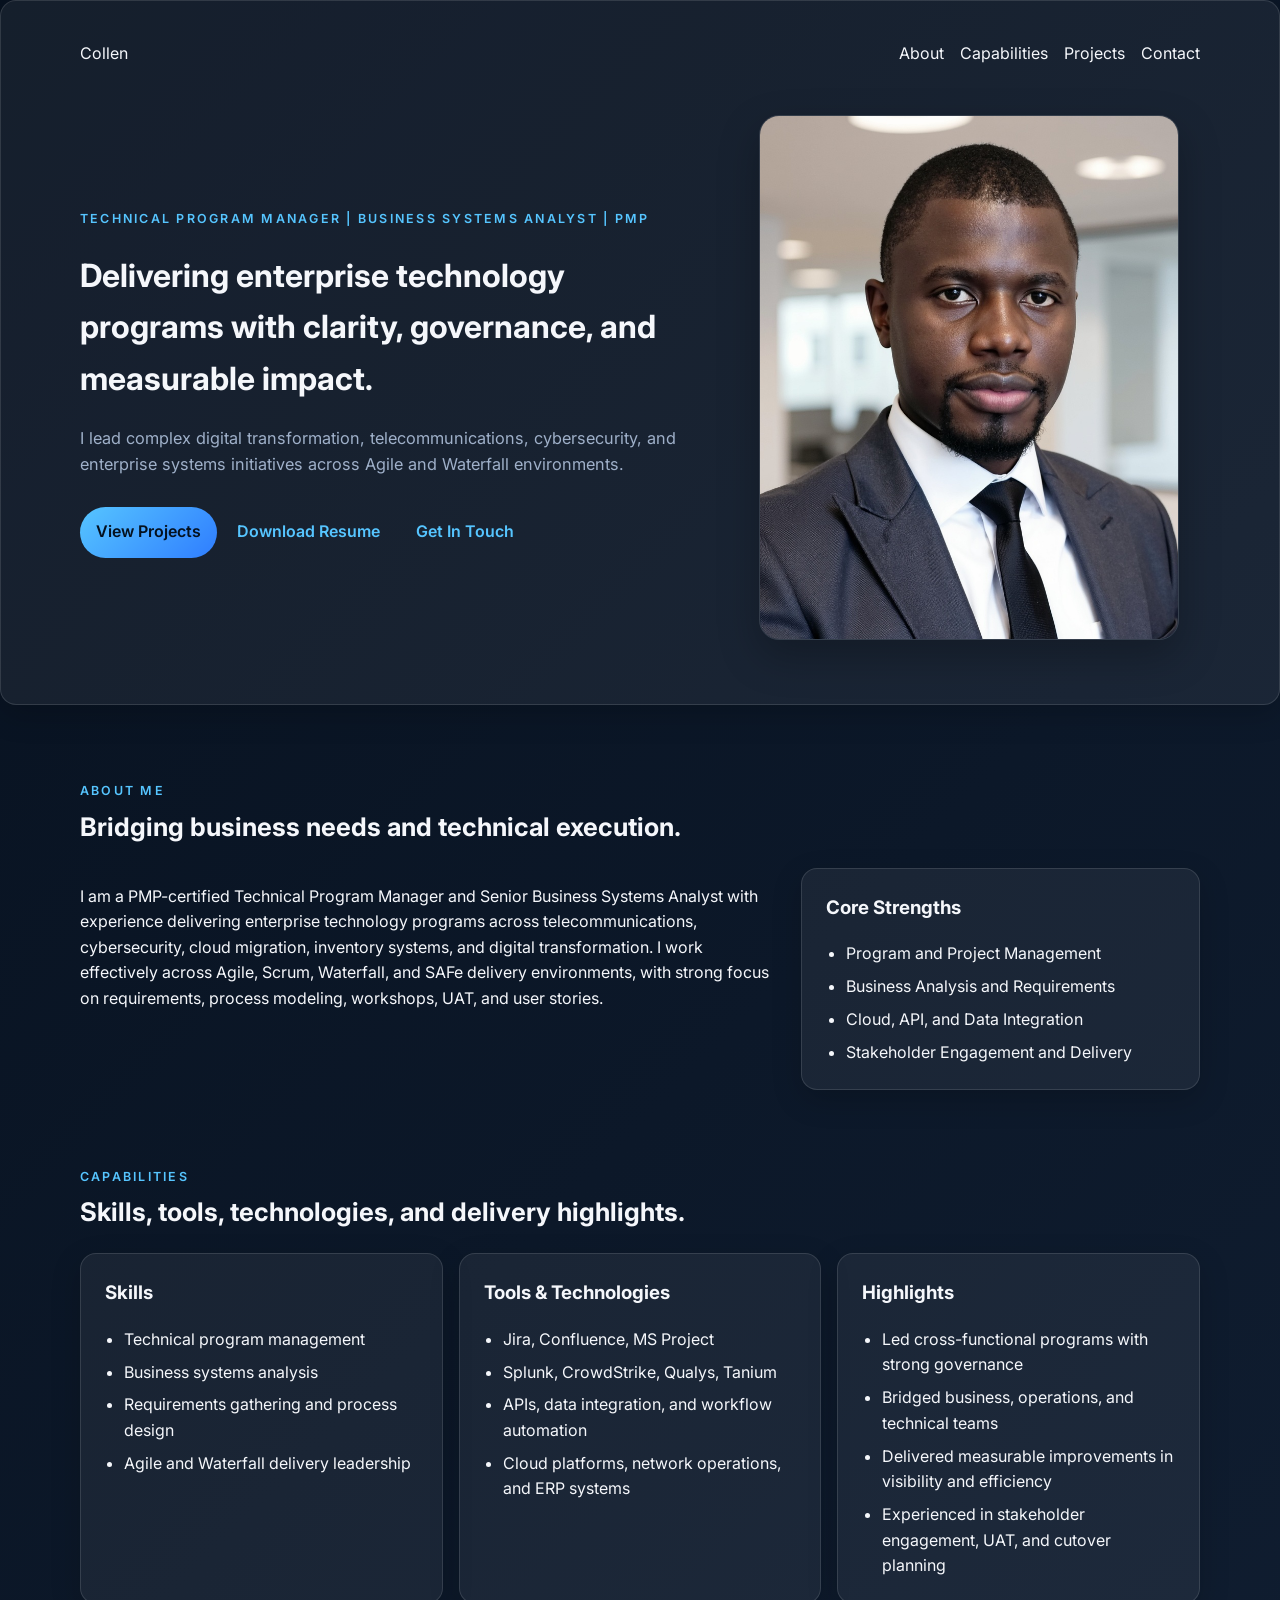
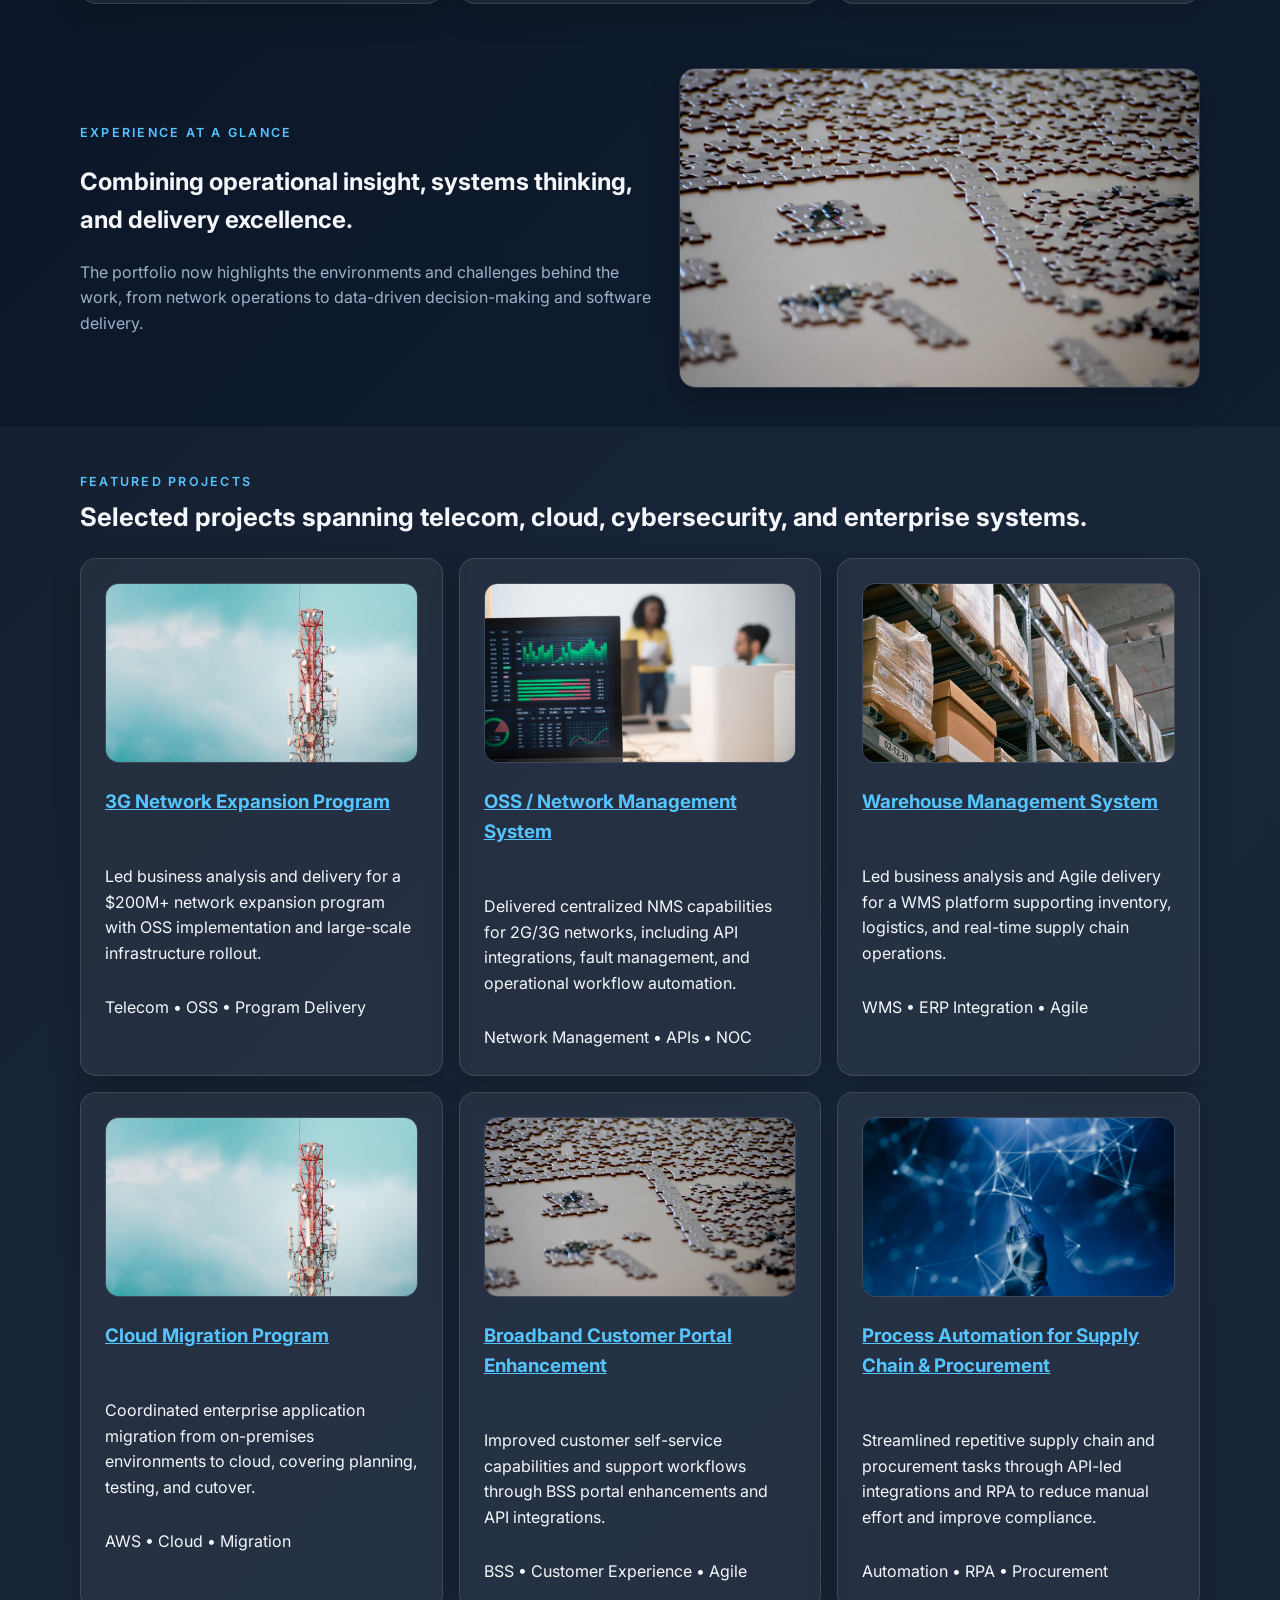
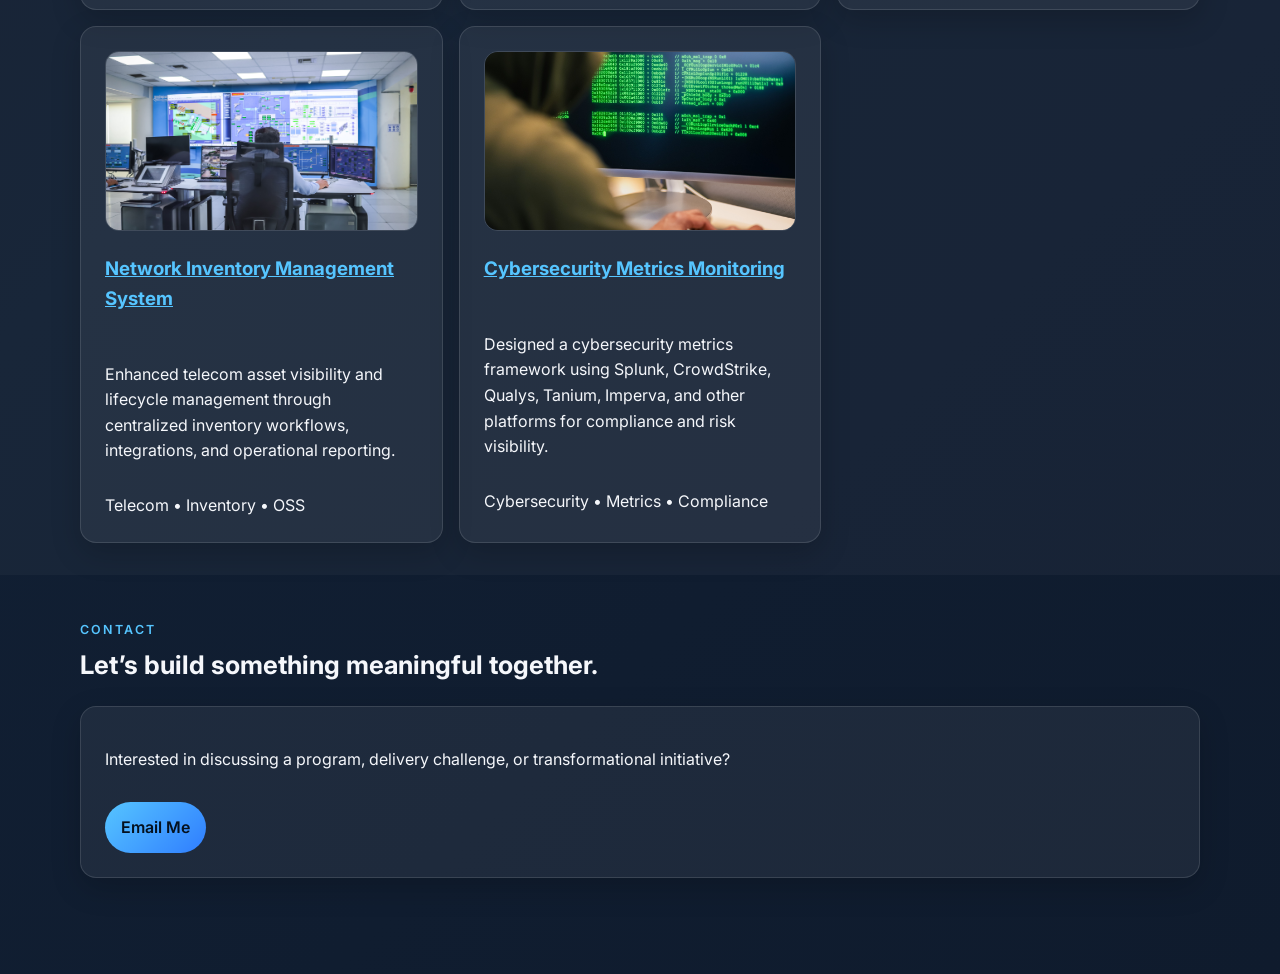
==== index.html @ 84b94e81 "commit" ====
<!DOCTYPE html>
<html lang="en">
  <head>
    <meta charset="UTF-8" />
    <meta name="viewport" content="width=device-width, initial-scale=1.0" />
    <meta name="description" content="Collen's personal portfolio showcasing projects and skills." />
    <title>Collen | Portfolio</title>
    <link rel="preconnect" href="https://fonts.googleapis.com" />
    <link rel="preconnect" href="https://fonts.gstatic.com" crossorigin />
    <link
      href="https://fonts.googleapis.com/css2?family=Inter:wght@400;500;600;700&display=swap"
      rel="stylesheet"
    />
    <link rel="stylesheet" href="assets/css/style.css" />
  </head>
  <body>
    <header class="hero">
      <nav class="nav container">
        <a class="brand" href="#home">Collen</a>
        <div class="nav-links">
          <a href="#about">About</a>
          <a href="#capabilities">Capabilities</a>
          <a href="#projects">Projects</a>
          <a href="#contact">Contact</a>
        </div>
      </nav>

      <div class="container hero-content" id="home">
        <div>
          <p class="eyebrow">Technical Program Manager | Business Systems Analyst | PMP</p>
          <h1>Delivering enterprise technology programs with clarity, governance, and measurable impact.</h1>
          <p class="hero-text">
            I lead complex digital transformation, telecommunications, cybersecurity, and enterprise systems initiatives across Agile and Waterfall environments.
          </p>
          <div class="hero-actions">
            <a class="btn btn-primary" href="#projects">View Projects</a>
            <a class="btn btn-secondary" href="assets/documents/Collen-R-Demo-Consultant-BA-PM-Resume.pdf" download>Download Resume</a>
            <a class="btn btn-secondary" href="#contact">Get In Touch</a>
          </div>
        </div>
        <div class="hero-image-wrap">
          <img src="images/profile-pic2.jpeg" alt="Collen profile" class="hero-image" />
        </div>
      </div>
    </header>

    <main>
      <section id="about" class="section container">
        <div class="section-heading">
          <p class="eyebrow">About Me</p>
          <h2>Bridging business needs and technical execution.</h2>
        </div>
        <div class="about-grid">
          <p>
            I am a PMP-certified Technical Program Manager and Senior Business Systems Analyst with experience delivering enterprise technology programs across telecommunications, cybersecurity, cloud migration, inventory systems, and digital transformation. I work effectively across Agile, Scrum, Waterfall, and SAFe delivery environments, with strong focus on requirements, process modeling, workshops, UAT, and user stories.
          </p>
          <div class="skills-card">
            <h3>Core Strengths</h3>
            <ul>
              <li>Program and Project Management</li>
              <li>Business Analysis and Requirements</li>
              <li>Cloud, API, and Data Integration</li>
              <li>Stakeholder Engagement and Delivery</li>
            </ul>
          </div>
        </div>
      </section>

      <section id="capabilities" class="section container">
        <div class="section-heading">
          <p class="eyebrow">Capabilities</p>
          <h2>Skills, tools, technologies, and delivery highlights.</h2>
        </div>
        <div class="expertise-grid">
          <article class="panel">
            <h3>Skills</h3>
            <ul>
              <li>Technical program management</li>
              <li>Business systems analysis</li>
              <li>Requirements gathering and process design</li>
              <li>Agile and Waterfall delivery leadership</li>
            </ul>
          </article>
          <article class="panel">
            <h3>Tools & Technologies</h3>
            <ul>
              <li>Jira, Confluence, MS Project</li>
              <li>Splunk, CrowdStrike, Qualys, Tanium</li>
              <li>APIs, data integration, and workflow automation</li>
              <li>Cloud platforms, network operations, and ERP systems</li>
            </ul>
          </article>
          <article class="panel">
            <h3>Highlights</h3>
            <ul>
              <li>Led cross-functional programs with strong governance</li>
              <li>Bridged business, operations, and technical teams</li>
              <li>Delivered measurable improvements in visibility and efficiency</li>
              <li>Experienced in stakeholder engagement, UAT, and cutover planning</li>
            </ul>
          </article>
        </div>
      </section>

      <section class="section container">
        <div class="showcase">
          <div>
            <p class="eyebrow">Experience at a Glance</p>
            <h2>Combining operational insight, systems thinking, and delivery excellence.</h2>
            <p class="muted">The portfolio now highlights the environments and challenges behind the work, from network operations to data-driven decision-making and software delivery.</p>
          </div>
          <div class="showcase-media">
            <img src="images/portfolio-problem-solving.jpg" alt="Problem solving and systems work" />
          </div>
        </div>
      </section>

      <section id="projects" class="section section-alt">
        <div class="container">
          <div class="section-heading">
            <p class="eyebrow">Featured Projects</p>
            <h2>Selected projects spanning telecom, cloud, cybersecurity, and enterprise systems.</h2>
          </div>
          <div class="card-grid">
            <article class="card">
              <div class="project-media">
                <img src="images/portfolio-network-infrastructure.jpg" alt="Telecom network infrastructure" />
              </div>
              <h3><a href="projects/telecom-modernization.html">3G Network Expansion Program</a></h3>
              <p>Led business analysis and delivery for a $200M+ network expansion program with OSS implementation and large-scale infrastructure rollout.</p>
              <span>Telecom • OSS • Program Delivery</span>
            </article>
            <article class="card">
              <div class="project-media">
                <img src="images/portfolio-data-analytics.jpg" alt="Business systems and analytics" />
              </div>
              <h3><a href="projects/data-federation.html">OSS / Network Management System</a></h3>
              <p>Delivered centralized NMS capabilities for 2G/3G networks, including API integrations, fault management, and operational workflow automation.</p>
              <span>Network Management • APIs • NOC</span>
            </article>
            <article class="card">
              <div class="project-media">
                <img src="images/portfolio-warehouse-management.jpg" alt="Software delivery and systems design" />
              </div>
              <h3><a href="projects/inventory-management.html">Warehouse Management System</a></h3>
              <p>Led business analysis and Agile delivery for a WMS platform supporting inventory, logistics, and real-time supply chain operations.</p>
              <span>WMS • ERP Integration • Agile</span>
            </article>
            <article class="card">
              <div class="project-media">
                <img src="images/portfolio-network-infrastructure.jpg" alt="Cloud migration and infrastructure" />
              </div>
              <h3><a href="projects/security-lab.html">Cloud Migration Program</a></h3>
              <p>Coordinated enterprise application migration from on-premises environments to cloud, covering planning, testing, and cutover.</p>
              <span>AWS • Cloud • Migration</span>
            </article>
            <article class="card">
              <div class="project-media">
                <img src="images/portfolio-problem-solving.jpg" alt="Customer experience and digital services" />
              </div>
              <h3><a href="projects/ai-digital-transformation.html">Broadband Customer Portal Enhancement</a></h3>
              <p>Improved customer self-service capabilities and support workflows through BSS portal enhancements and API integrations.</p>
              <span>BSS • Customer Experience • Agile</span>
            </article>
            <article class="card">
              <div class="project-media">
                <img src="images/portfolio-process-automation.jpg" alt="Process automation and procurement" />
              </div>
              <h3><a href="projects/process-automation.html">Process Automation for Supply Chain &amp; Procurement</a></h3>
              <p>Streamlined repetitive supply chain and procurement tasks through API-led integrations and RPA to reduce manual effort and improve compliance.</p>
              <span>Automation • RPA • Procurement</span>
            </article>
            <article class="card">
              <div class="project-media">
                <img src="images/portfolio-network-management-system.jpg" alt="Network inventory and operations" />
              </div>
              <h3><a href="projects/network-inventory-management.html">Network Inventory Management System</a></h3>
              <p>Enhanced telecom asset visibility and lifecycle management through centralized inventory workflows, integrations, and operational reporting.</p>
              <span>Telecom • Inventory • OSS</span>
            </article>
            <article class="card">
              <div class="project-media">
                <img src="images/portfolio-cybersecurity.jpg" alt="Cybersecurity monitoring and analytics" />
              </div>
              <h3><a href="projects/cybersecurity-monitoring.html">Cybersecurity Metrics Monitoring</a></h3>
              <p>Designed a cybersecurity metrics framework using Splunk, CrowdStrike, Qualys, Tanium, Imperva, and other platforms for compliance and risk visibility.</p>
              <span>Cybersecurity • Metrics • Compliance</span>
            </article>
          </div>
        </div>
      </section>

      <section id="contact" class="section container">
        <div class="section-heading">
          <p class="eyebrow">Contact</p>
          <h2>Let’s build something meaningful together.</h2>
        </div>
        <div class="contact-box">
          <p>Interested in discussing a program, delivery challenge, or transformational initiative?</p>
          <a class="btn btn-primary" href="mailto:rcollen789@gmail.com">Email Me</a>
        </div>
      </section>
    </main>
  </body>
</html>
---- assets/css/style.css ----
:root {
  color-scheme: dark;
  --bg: #07111f;
  --bg-alt: #0f1b2d;
  --text: #f5f7fb;
  --muted: #9fb0c9;
  --accent: #56c5ff;
  --accent-strong: #2f7dff;
  --border: rgba(255, 255, 255, 0.12);
}

* { box-sizing: border-box; }
body {
  margin: 0;
  font-family: 'Inter', sans-serif;
  background: linear-gradient(135deg, var(--bg), #111f33 65%, var(--bg-alt));
  color: var(--text);
  line-height: 1.6;
}
a { color: var(--accent); }
.container { width: min(1120px, calc(100% - 2rem)); margin: 0 auto; }
header { border-bottom: 1px solid var(--border); background: rgba(0,0,0,.2); }
nav { display: flex; justify-content: space-between; align-items: center; padding: 1rem 0; }
.nav-links { display: flex; gap: 1rem; flex-wrap: wrap; }
nav a { text-decoration: none; color: var(--text); }
main { padding: 2rem 0 4rem; }
.hero, .card, .panel, .skills-card, .contact-box { background: rgba(255,255,255,.06); border: 1px solid var(--border); border-radius: 1rem; padding: 1.5rem; box-shadow: 0 10px 30px rgba(0,0,0,.18); }
.hero-content { display: grid; grid-template-columns: 1.15fr .85fr; gap: 2rem; align-items: center; padding: 2rem 0 2.5rem; }
.hero-text { font-size: 1.02rem; color: var(--muted); max-width: 680px; }
.hero-image-wrap { display: flex; justify-content: center; }
.hero-image { width: min(100%, 420px); aspect-ratio: 4 / 5; object-fit: cover; border-radius: 1.25rem; border: 1px solid var(--border); box-shadow: 0 16px 40px rgba(0,0,0,.25); }
.section { padding: 2rem 0; }
.section-alt { background: rgba(255,255,255,.03); }
.section-heading { margin-bottom: 1.25rem; }
.section-heading h2 { font-size: clamp(1.4rem, 2vw, 2rem); margin: .3rem 0 0; }
.eyebrow { text-transform: uppercase; letter-spacing: .18em; color: var(--accent); font-weight: 600; font-size: .78rem; margin-bottom: .35rem; }
.about-grid { display: grid; grid-template-columns: 1.4fr .8fr; gap: 1.5rem; align-items: start; }
.expertise-grid { display: grid; grid-template-columns: repeat(3, minmax(0, 1fr)); gap: 1rem; }
.card-grid { display: grid; grid-template-columns: repeat(3, minmax(0, 1fr)); gap: 1rem; }
.card-list { display: grid; gap: 1rem; }
.card { display: flex; flex-direction: column; gap: .8rem; }
.project-media { margin-bottom: .2rem; }
.project-media img { width: 100%; height: 180px; object-fit: cover; border-radius: .85rem; border: 1px solid var(--border); }
.showcase { display: grid; grid-template-columns: 1.05fr .95fr; gap: 1.5rem; align-items: center; }
.showcase-media img { width: 100%; height: 320px; object-fit: cover; border-radius: 1rem; border: 1px solid var(--border); box-shadow: 0 14px 32px rgba(0,0,0,.22); }
.card h3, .panel h3, .skills-card h3 { margin-top: 0; }
.panel ul, .skills-card ul { padding-left: 1.2rem; margin: 0; display: grid; gap: .45rem; }
.btn { display: inline-block; padding: 0.8rem 1rem; border-radius: 999px; text-decoration: none; font-weight: 600; margin-top: 0.8rem; }
.btn-primary { background: linear-gradient(135deg, var(--accent), var(--accent-strong)); color: #04111f; }
.muted { color: var(--muted); }
footer { padding: 2rem 0 3rem; color: var(--muted); text-align: center; }
@media (max-width: 860px) {
  .about-grid, .expertise-grid, .card-grid, .showcase, .hero-content { grid-template-columns: 1fr; }
  .hero-content { padding-top: 1rem; }
  .showcase-media img { height: 240px; }
}
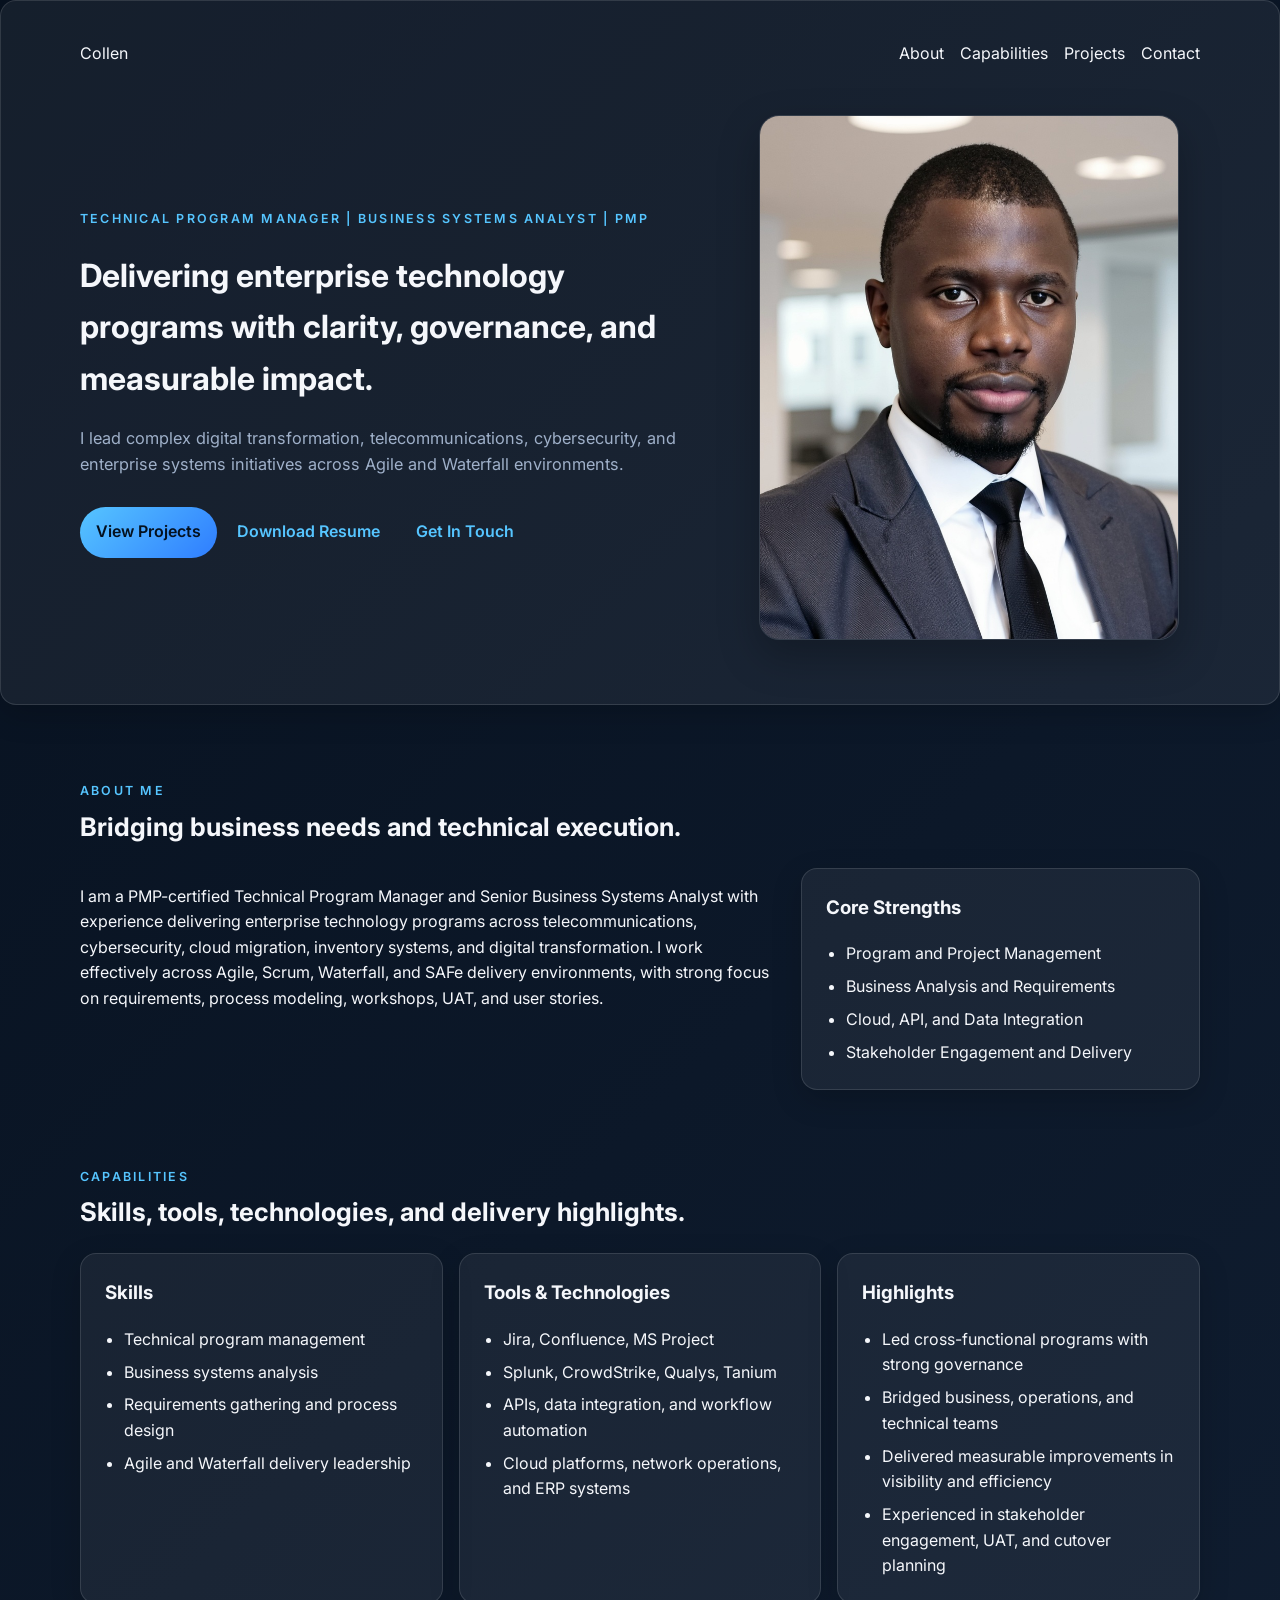
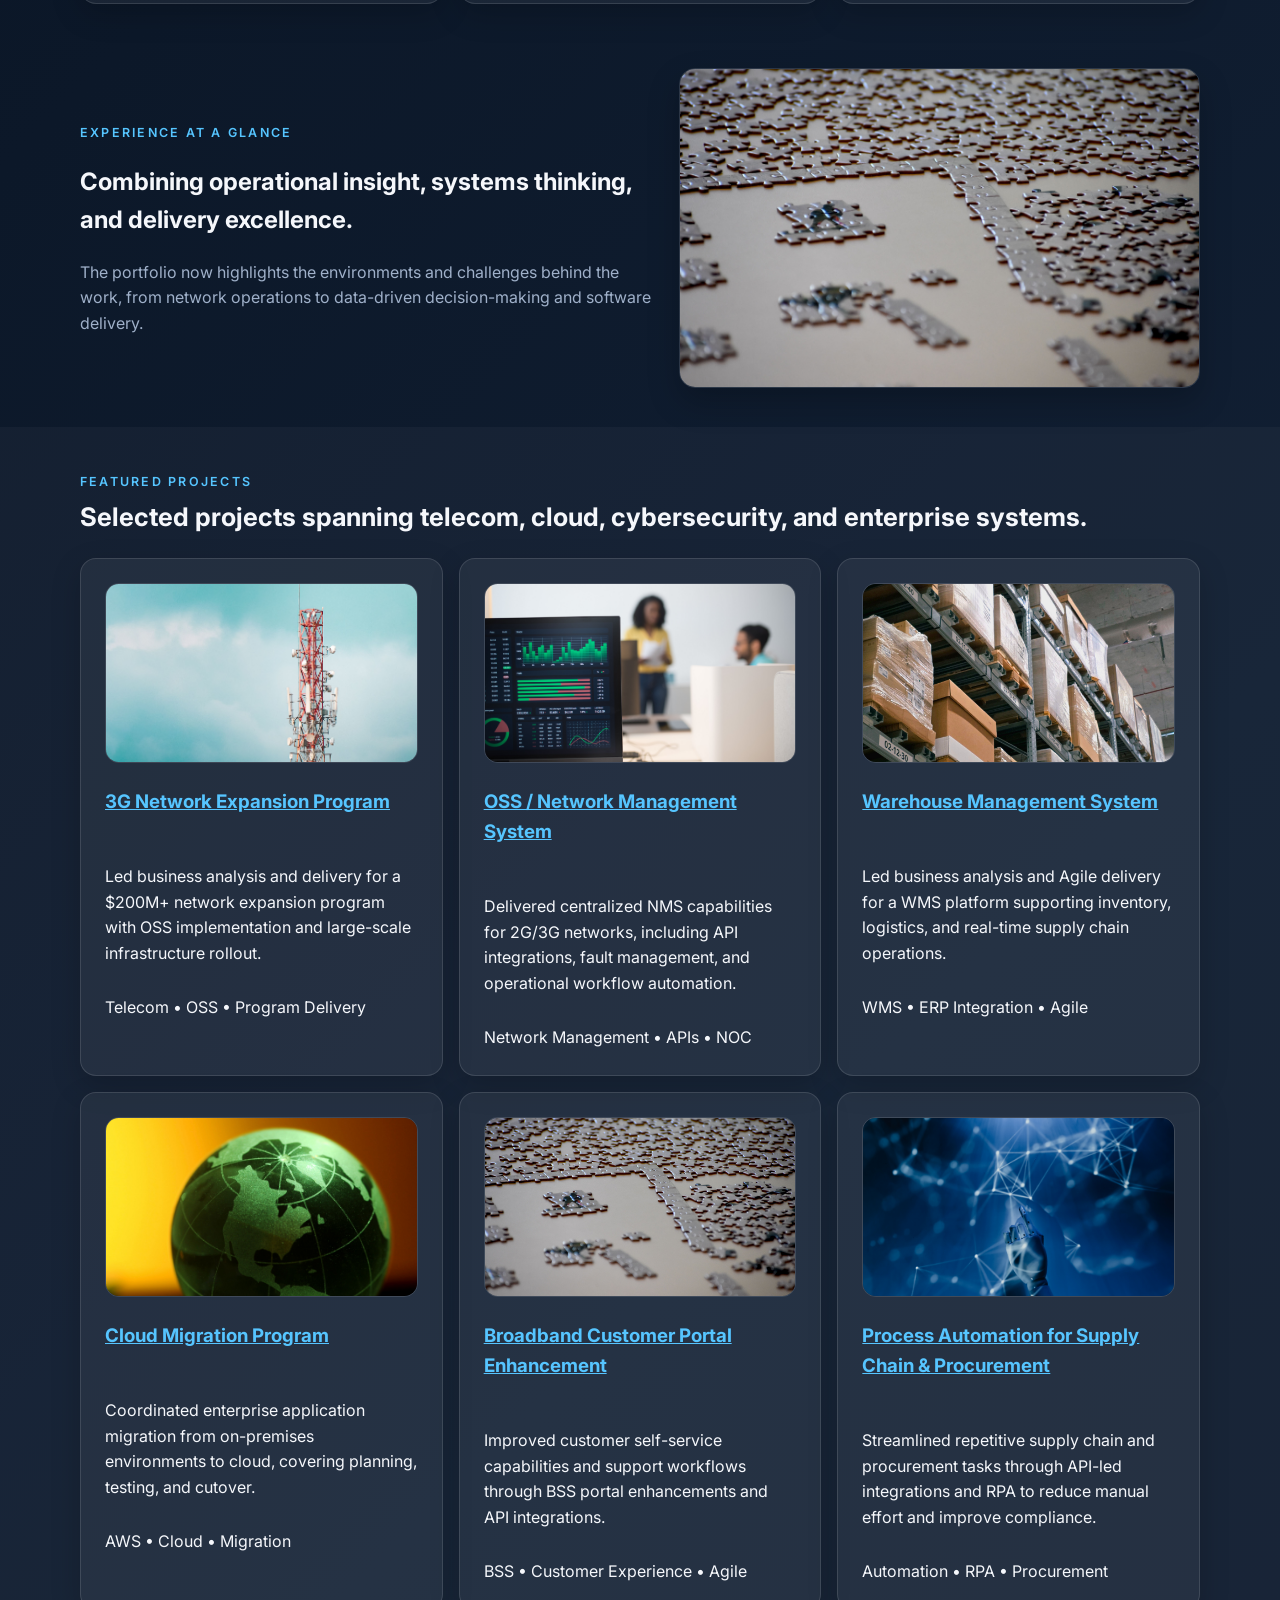
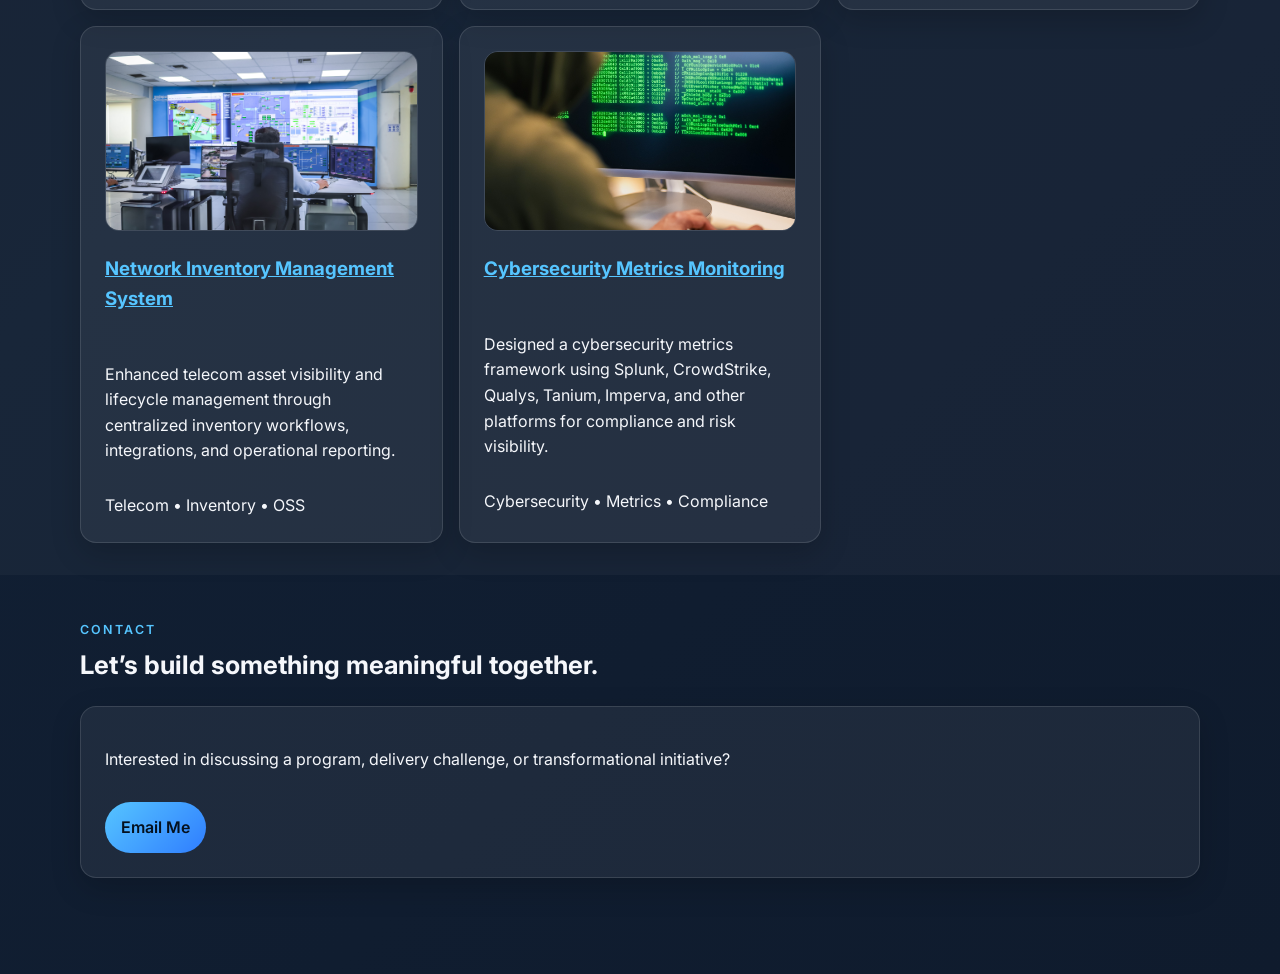
==== commit fef57b3a: "commit" ====
--- a/index.html
+++ b/index.html
@@ -148,7 +148,7 @@
             </article>
             <article class="card">
               <div class="project-media">
-                <img src="images/portfolio-network-infrastructure.jpg" alt="Cloud migration and infrastructure" />
+                <img src="images/portfolio-cloud-computing.jpg" alt="Cloud migration and infrastructure" />
               </div>
               <h3><a href="projects/security-lab.html">Cloud Migration Program</a></h3>
               <p>Coordinated enterprise application migration from on-premises environments to cloud, covering planning, testing, and cutover.</p>
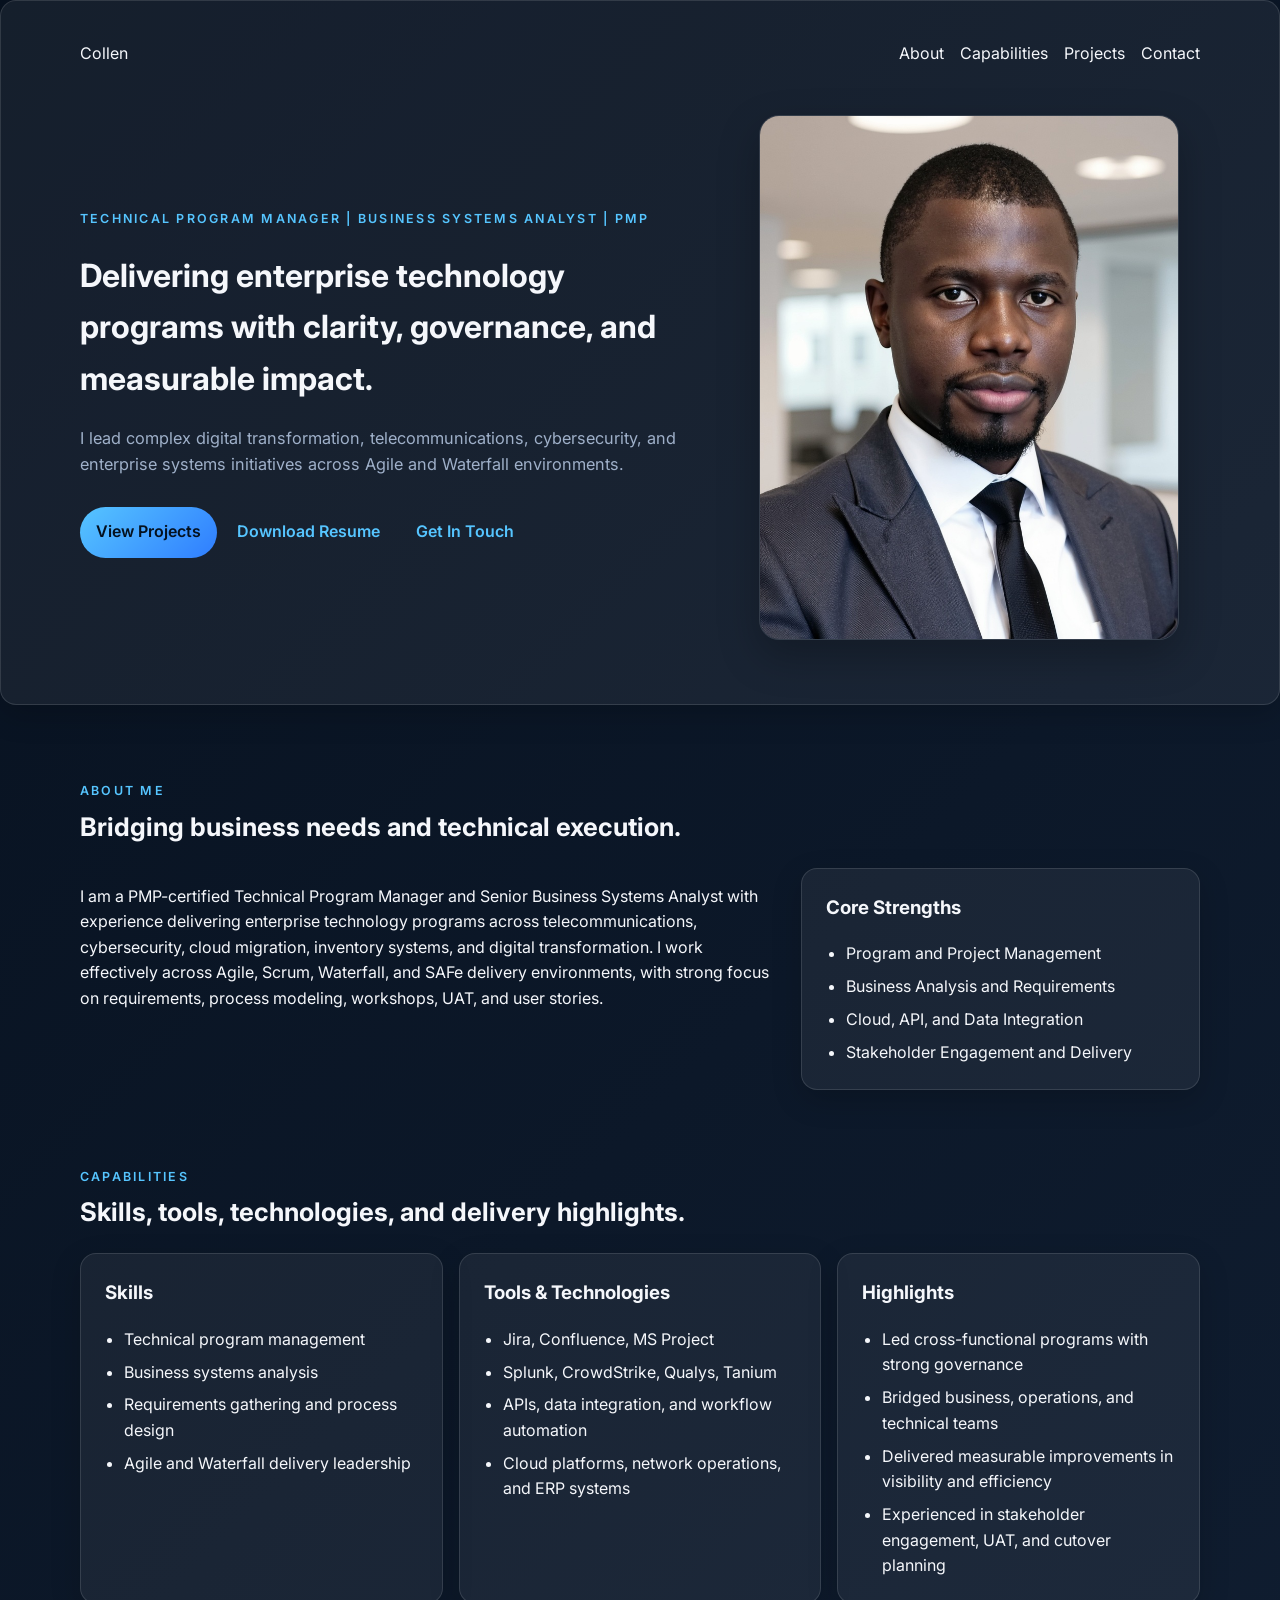
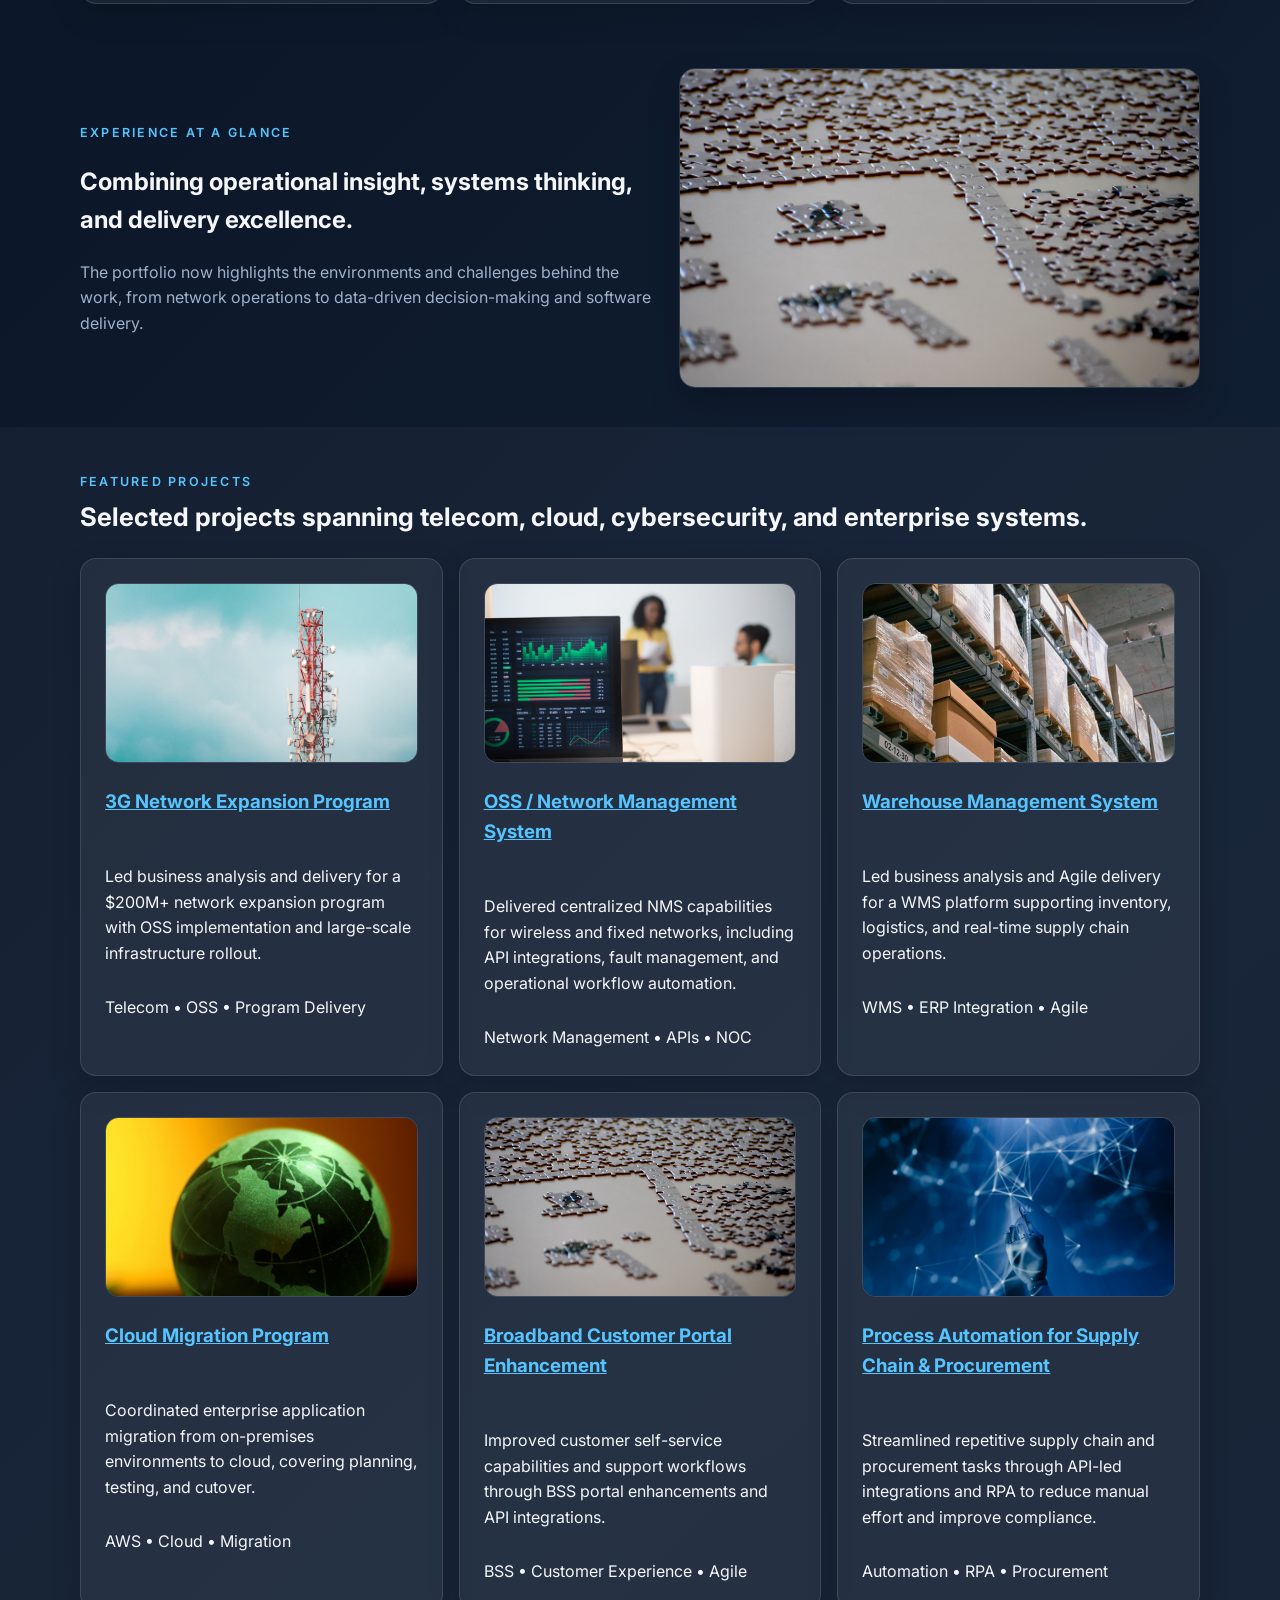
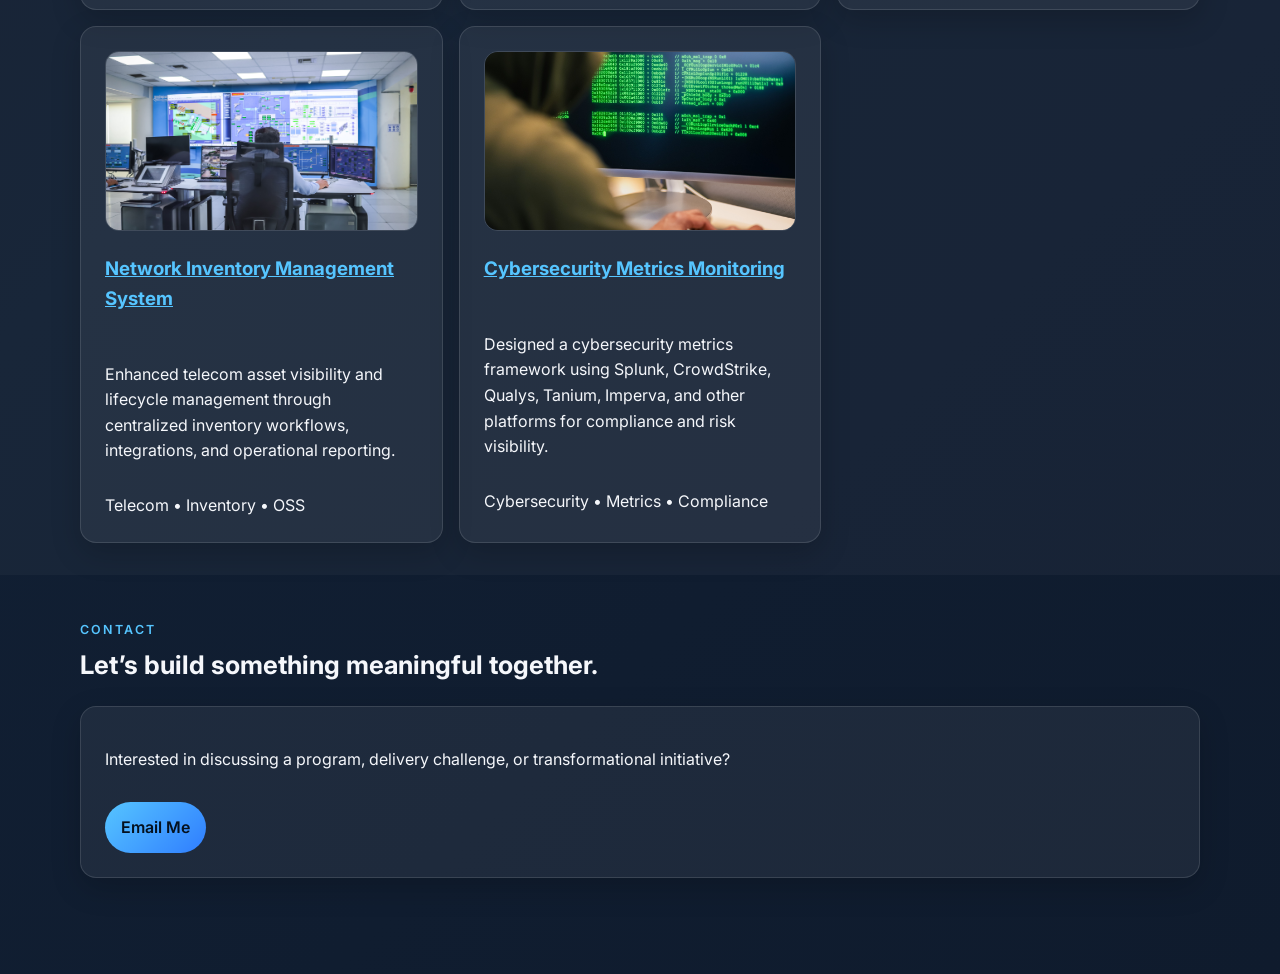
==== commit 1a2c3b30: "commit" ====
--- a/index.html
+++ b/index.html
@@ -135,7 +135,7 @@
                 <img src="images/portfolio-data-analytics.jpg" alt="Business systems and analytics" />
               </div>
               <h3><a href="projects/data-federation.html">OSS / Network Management System</a></h3>
-              <p>Delivered centralized NMS capabilities for 2G/3G networks, including API integrations, fault management, and operational workflow automation.</p>
+              <p>Delivered centralized NMS capabilities for wireless and fixed networks, including API integrations, fault management, and operational workflow automation.</p>
               <span>Network Management • APIs • NOC</span>
             </article>
             <article class="card">
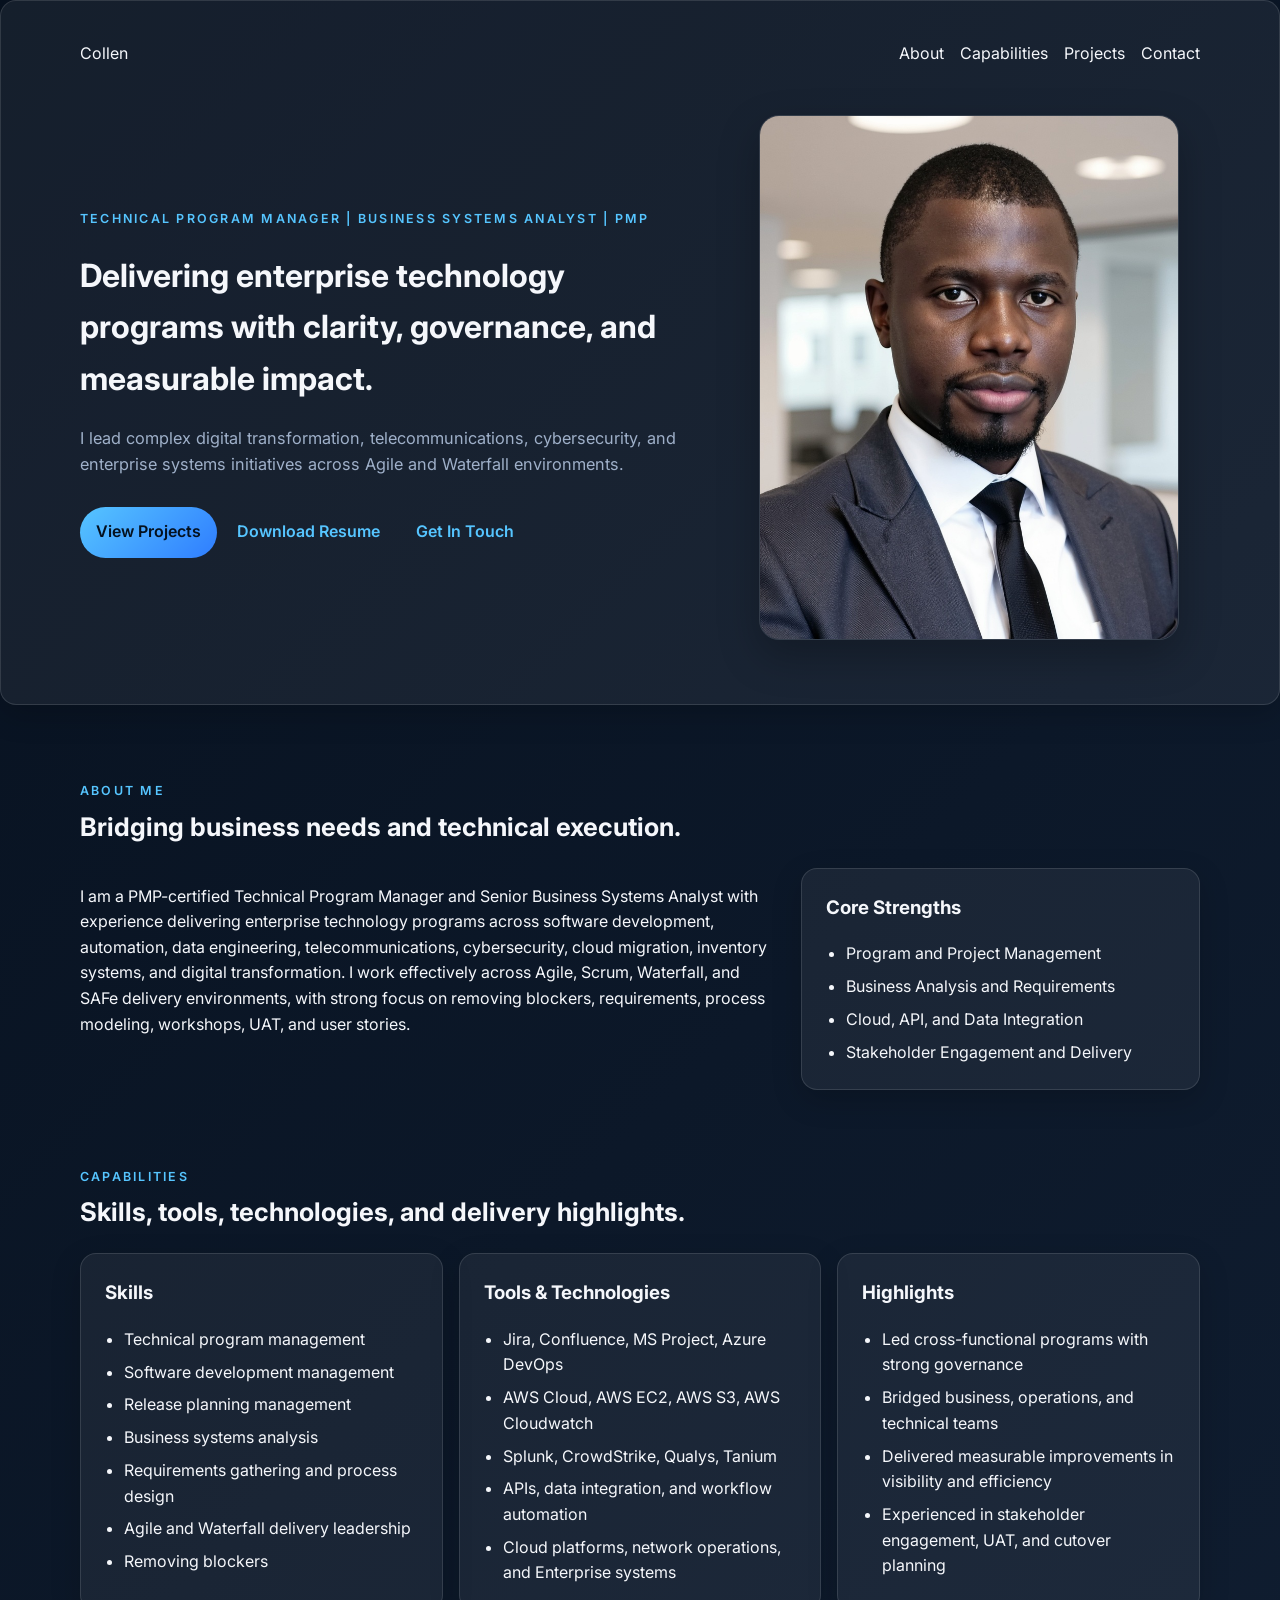
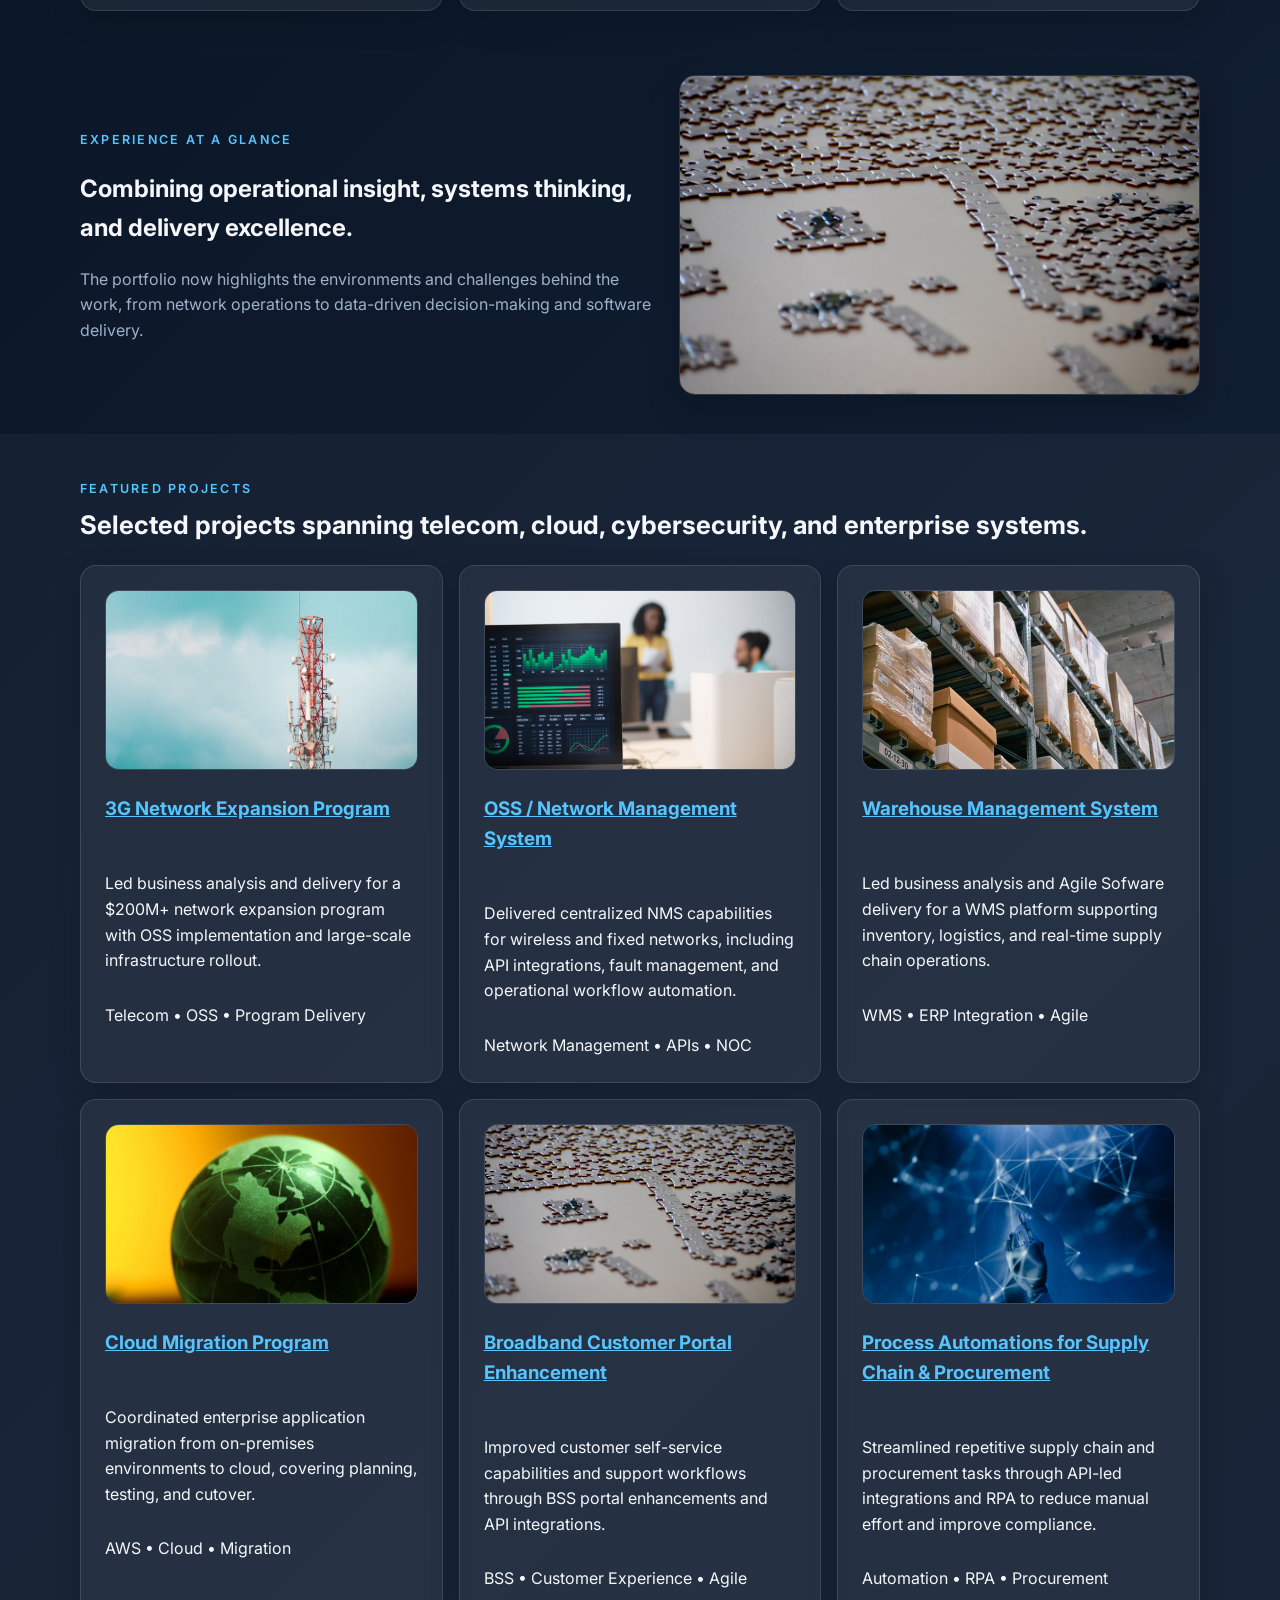
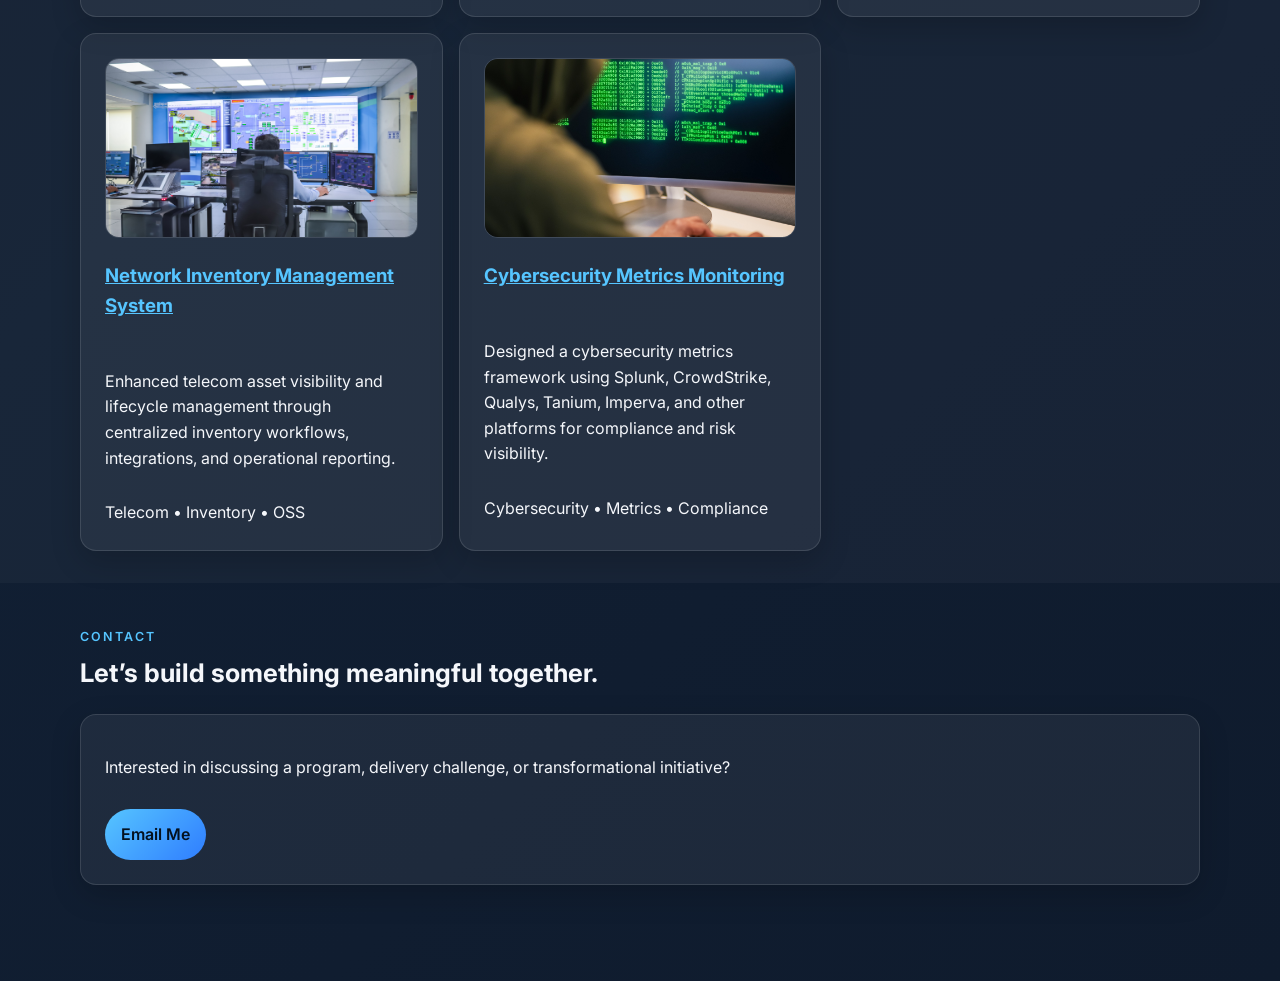
==== commit 4e135d42: "commit" ====
--- a/index.html
+++ b/index.html
@@ -52,7 +52,7 @@
         </div>
         <div class="about-grid">
           <p>
-            I am a PMP-certified Technical Program Manager and Senior Business Systems Analyst with experience delivering enterprise technology programs across telecommunications, cybersecurity, cloud migration, inventory systems, and digital transformation. I work effectively across Agile, Scrum, Waterfall, and SAFe delivery environments, with strong focus on requirements, process modeling, workshops, UAT, and user stories.
+            I am a PMP-certified Technical Program Manager and Senior Business Systems Analyst with experience delivering enterprise technology programs across software development, automation, data engineering, telecommunications, cybersecurity, cloud migration, inventory systems, and digital transformation. I work effectively across Agile, Scrum, Waterfall, and SAFe delivery environments, with strong focus on removing blockers, requirements, process modeling, workshops, UAT, and user stories.
           </p>
           <div class="skills-card">
             <h3>Core Strengths</h3>
@@ -76,18 +76,22 @@
             <h3>Skills</h3>
             <ul>
               <li>Technical program management</li>
+              <li>Software development management</li>
+              <li>Release planning management</li>
               <li>Business systems analysis</li>
               <li>Requirements gathering and process design</li>
               <li>Agile and Waterfall delivery leadership</li>
+              <li>Removing blockers</li>
             </ul>
           </article>
           <article class="panel">
             <h3>Tools & Technologies</h3>
             <ul>
-              <li>Jira, Confluence, MS Project</li>
+              <li>Jira, Confluence, MS Project, Azure DevOps</li>
+              <li>AWS Cloud, AWS EC2, AWS S3, AWS Cloudwatch</li>
               <li>Splunk, CrowdStrike, Qualys, Tanium</li>
               <li>APIs, data integration, and workflow automation</li>
-              <li>Cloud platforms, network operations, and ERP systems</li>
+              <li>Cloud platforms, network operations, and Enterprise systems</li>
             </ul>
           </article>
           <article class="panel">
@@ -143,7 +147,7 @@
                 <img src="images/portfolio-warehouse-management.jpg" alt="Software delivery and systems design" />
               </div>
               <h3><a href="projects/inventory-management.html">Warehouse Management System</a></h3>
-              <p>Led business analysis and Agile delivery for a WMS platform supporting inventory, logistics, and real-time supply chain operations.</p>
+              <p>Led business analysis and Agile Sofware delivery for a WMS platform supporting inventory, logistics, and real-time supply chain operations.</p>
               <span>WMS • ERP Integration • Agile</span>
             </article>
             <article class="card">
@@ -166,7 +170,7 @@
               <div class="project-media">
                 <img src="images/portfolio-process-automation.jpg" alt="Process automation and procurement" />
               </div>
-              <h3><a href="projects/process-automation.html">Process Automation for Supply Chain &amp; Procurement</a></h3>
+              <h3><a href="projects/process-automation.html">Process Automations for Supply Chain &amp; Procurement</a></h3>
               <p>Streamlined repetitive supply chain and procurement tasks through API-led integrations and RPA to reduce manual effort and improve compliance.</p>
               <span>Automation • RPA • Procurement</span>
             </article>
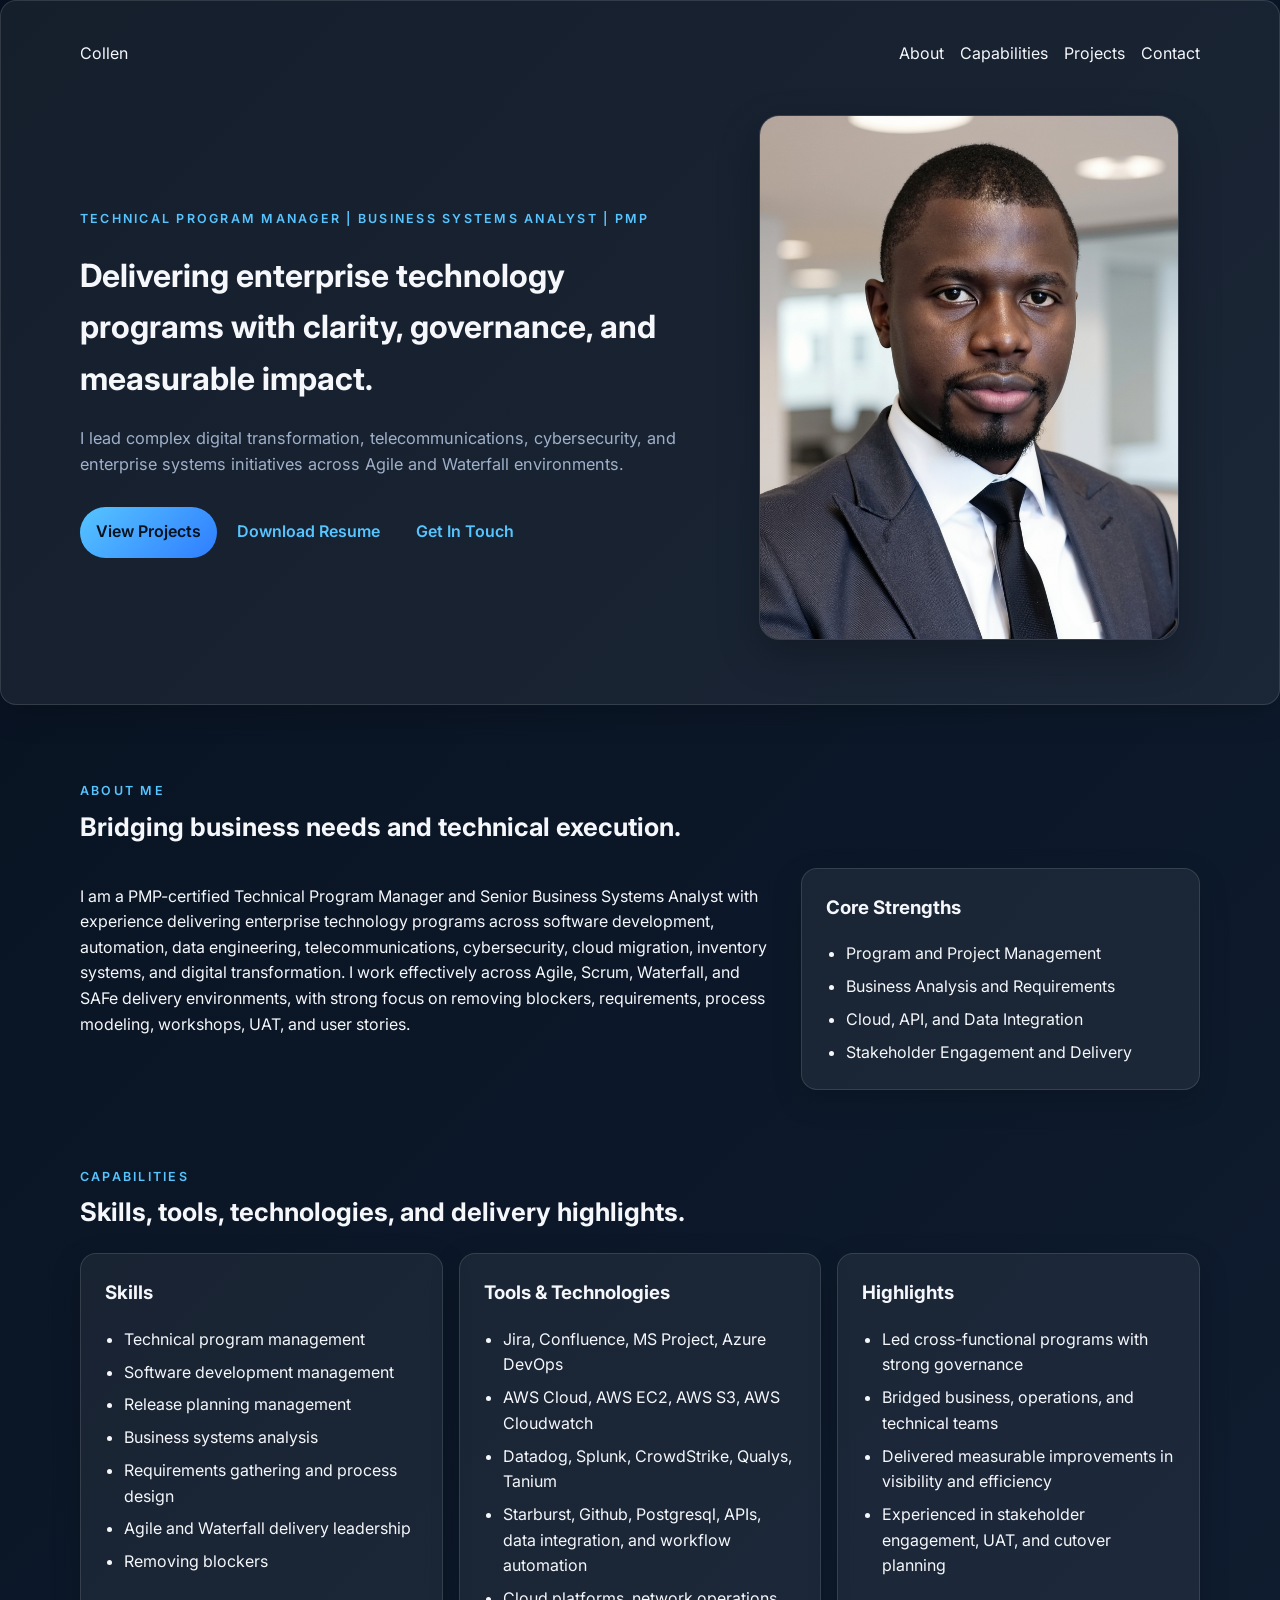
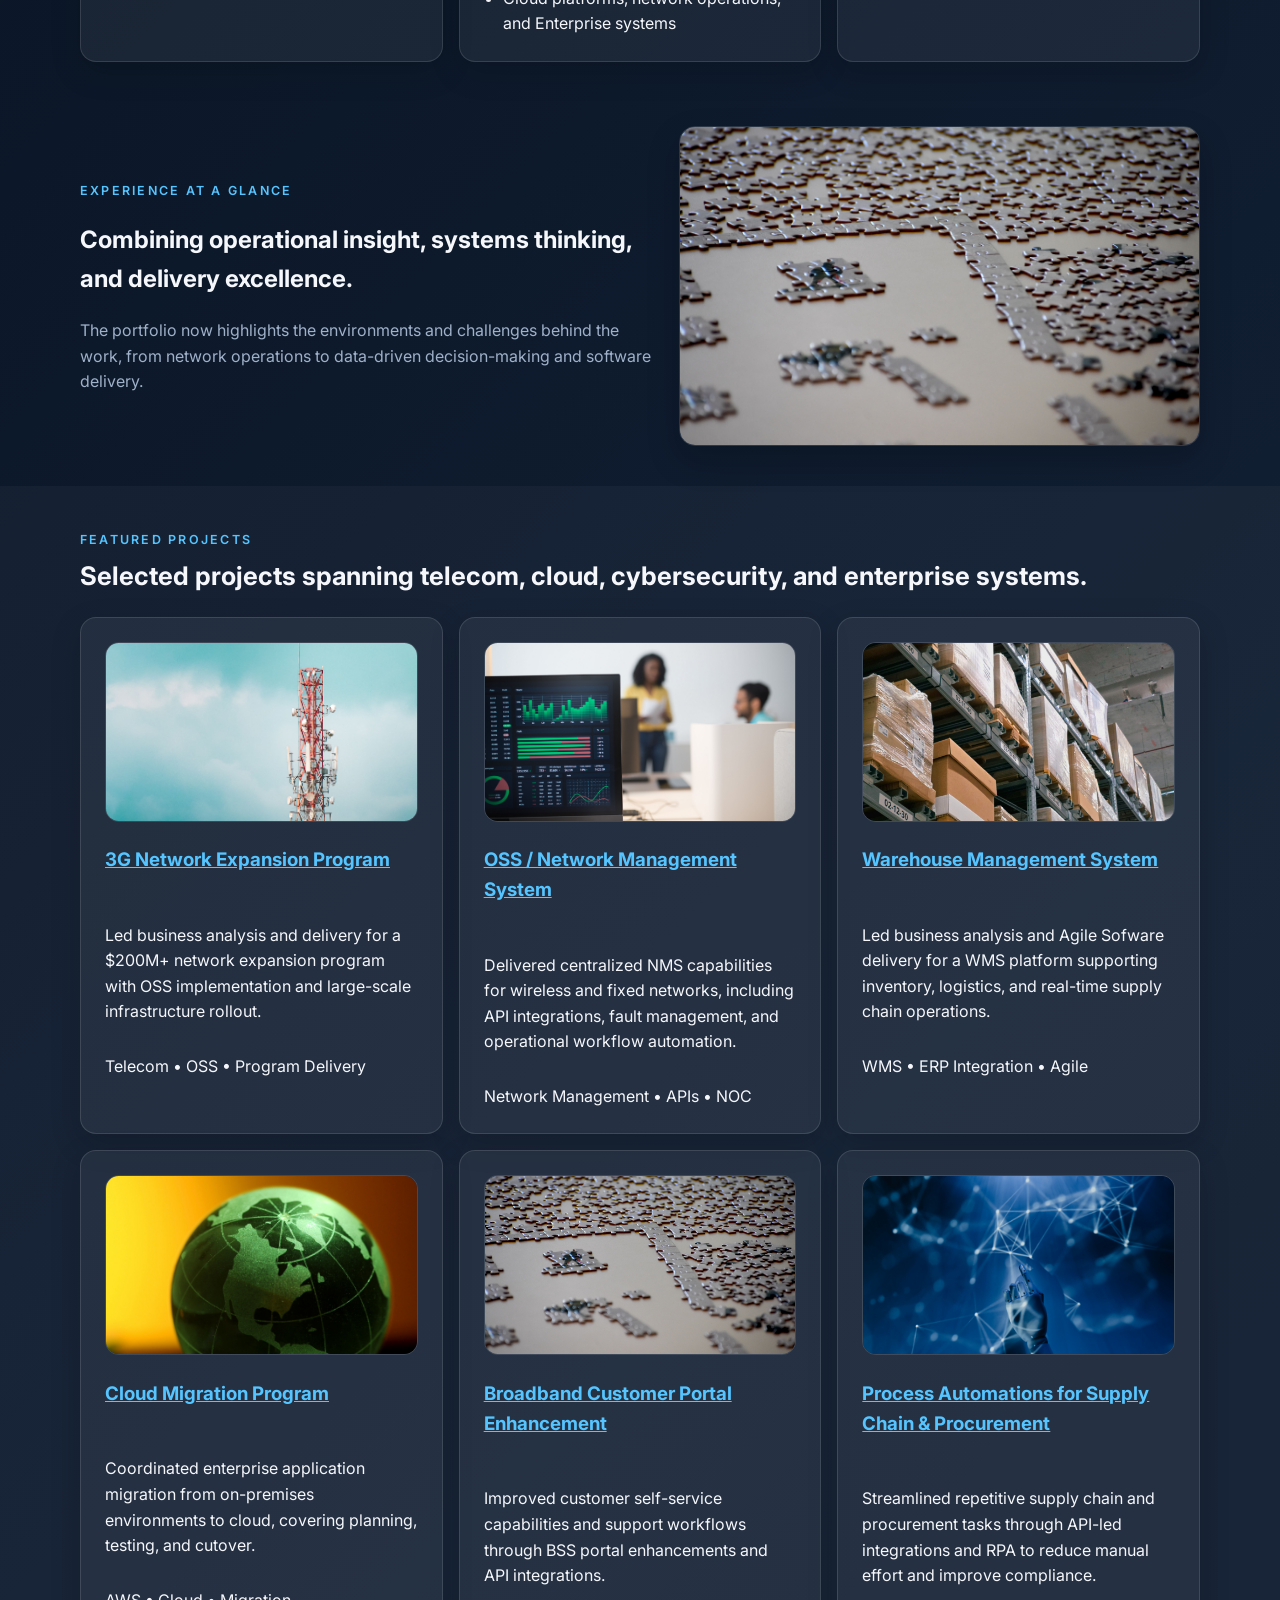
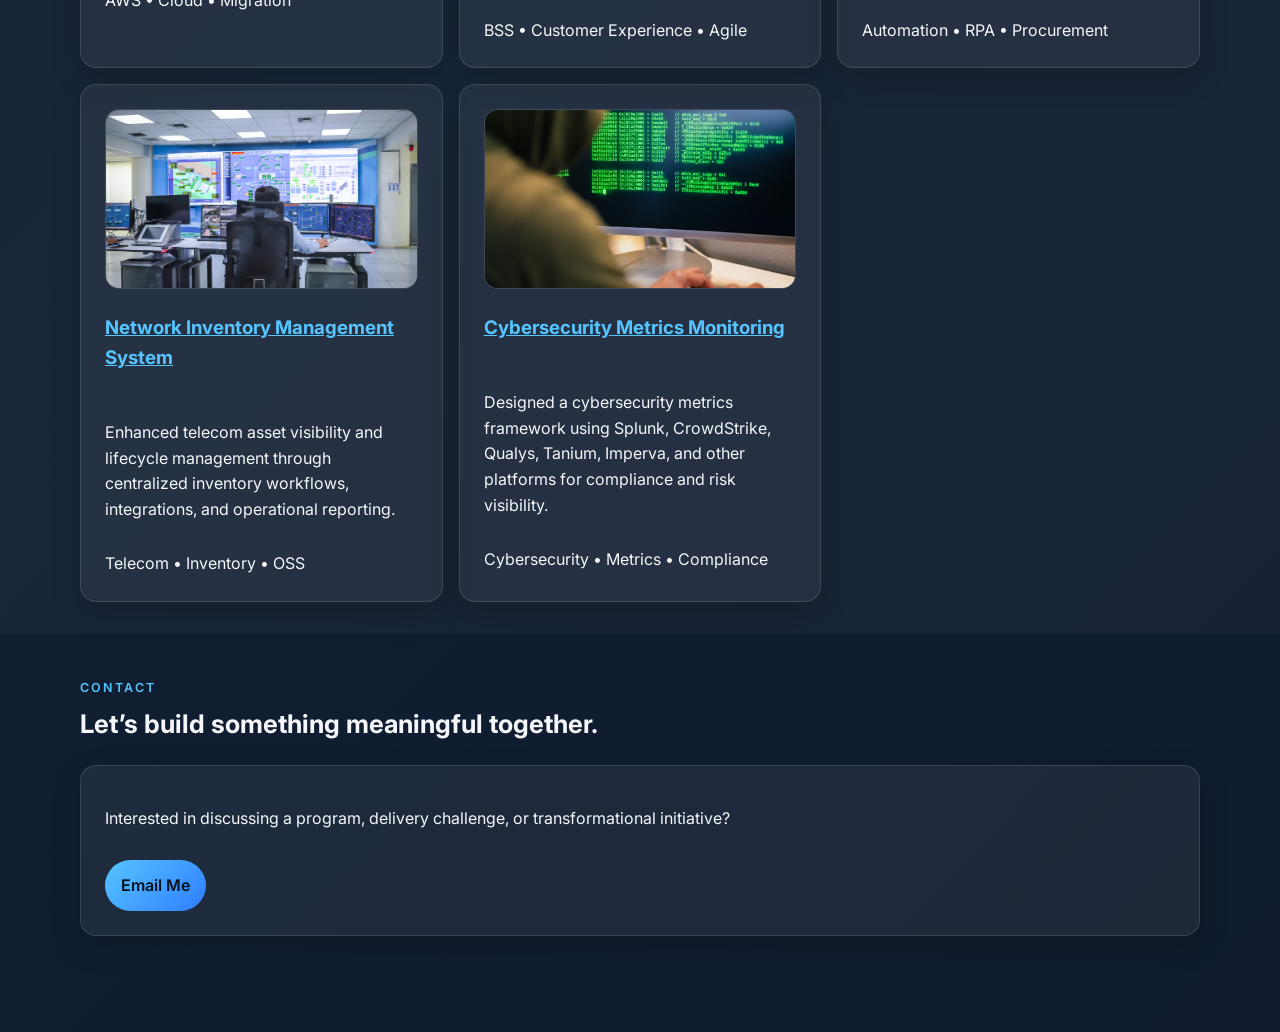
==== commit 7f3aa474: "commit" ====
--- a/index.html
+++ b/index.html
@@ -89,8 +89,8 @@
             <ul>
               <li>Jira, Confluence, MS Project, Azure DevOps</li>
               <li>AWS Cloud, AWS EC2, AWS S3, AWS Cloudwatch</li>
-              <li>Splunk, CrowdStrike, Qualys, Tanium</li>
-              <li>APIs, data integration, and workflow automation</li>
+              <li>Datadog, Splunk, CrowdStrike, Qualys, Tanium</li>
+              <li>Starburst, Github, Postgresql, APIs, data integration, and workflow automation</li>
               <li>Cloud platforms, network operations, and Enterprise systems</li>
             </ul>
           </article>
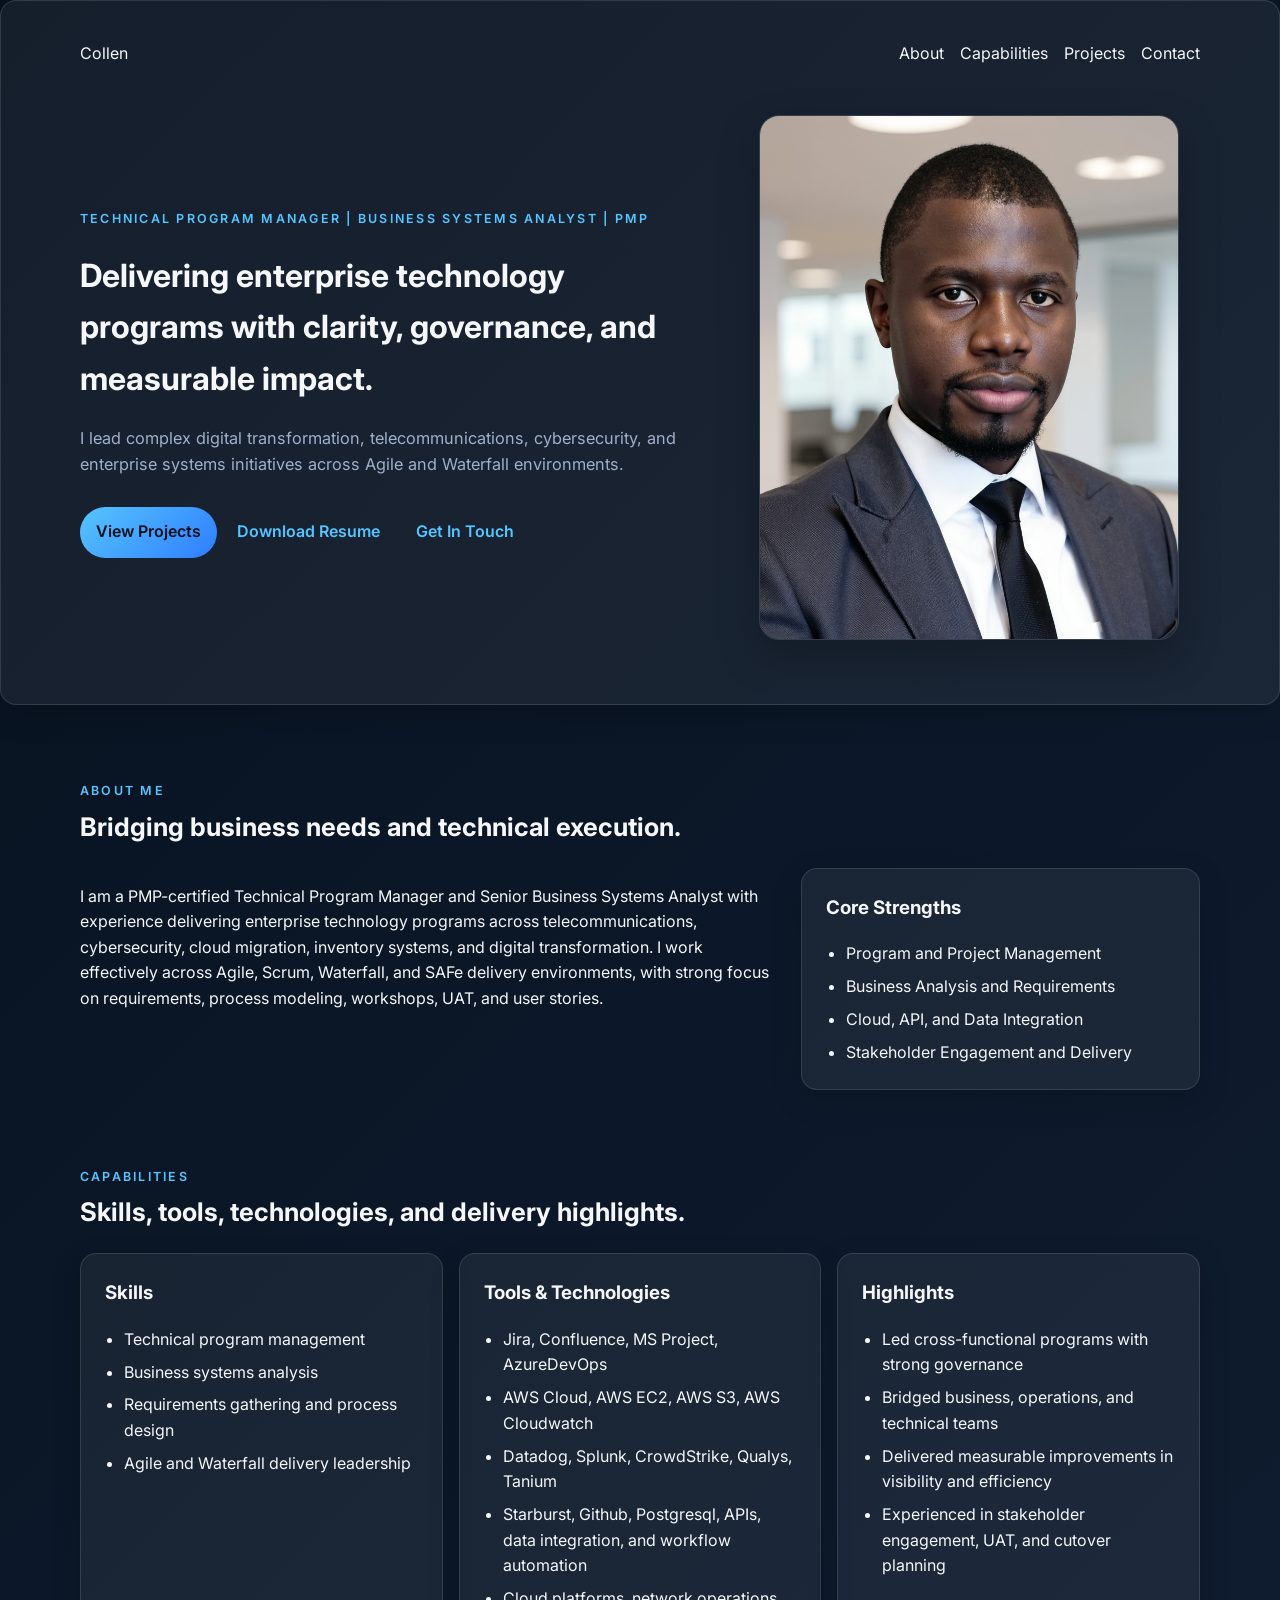
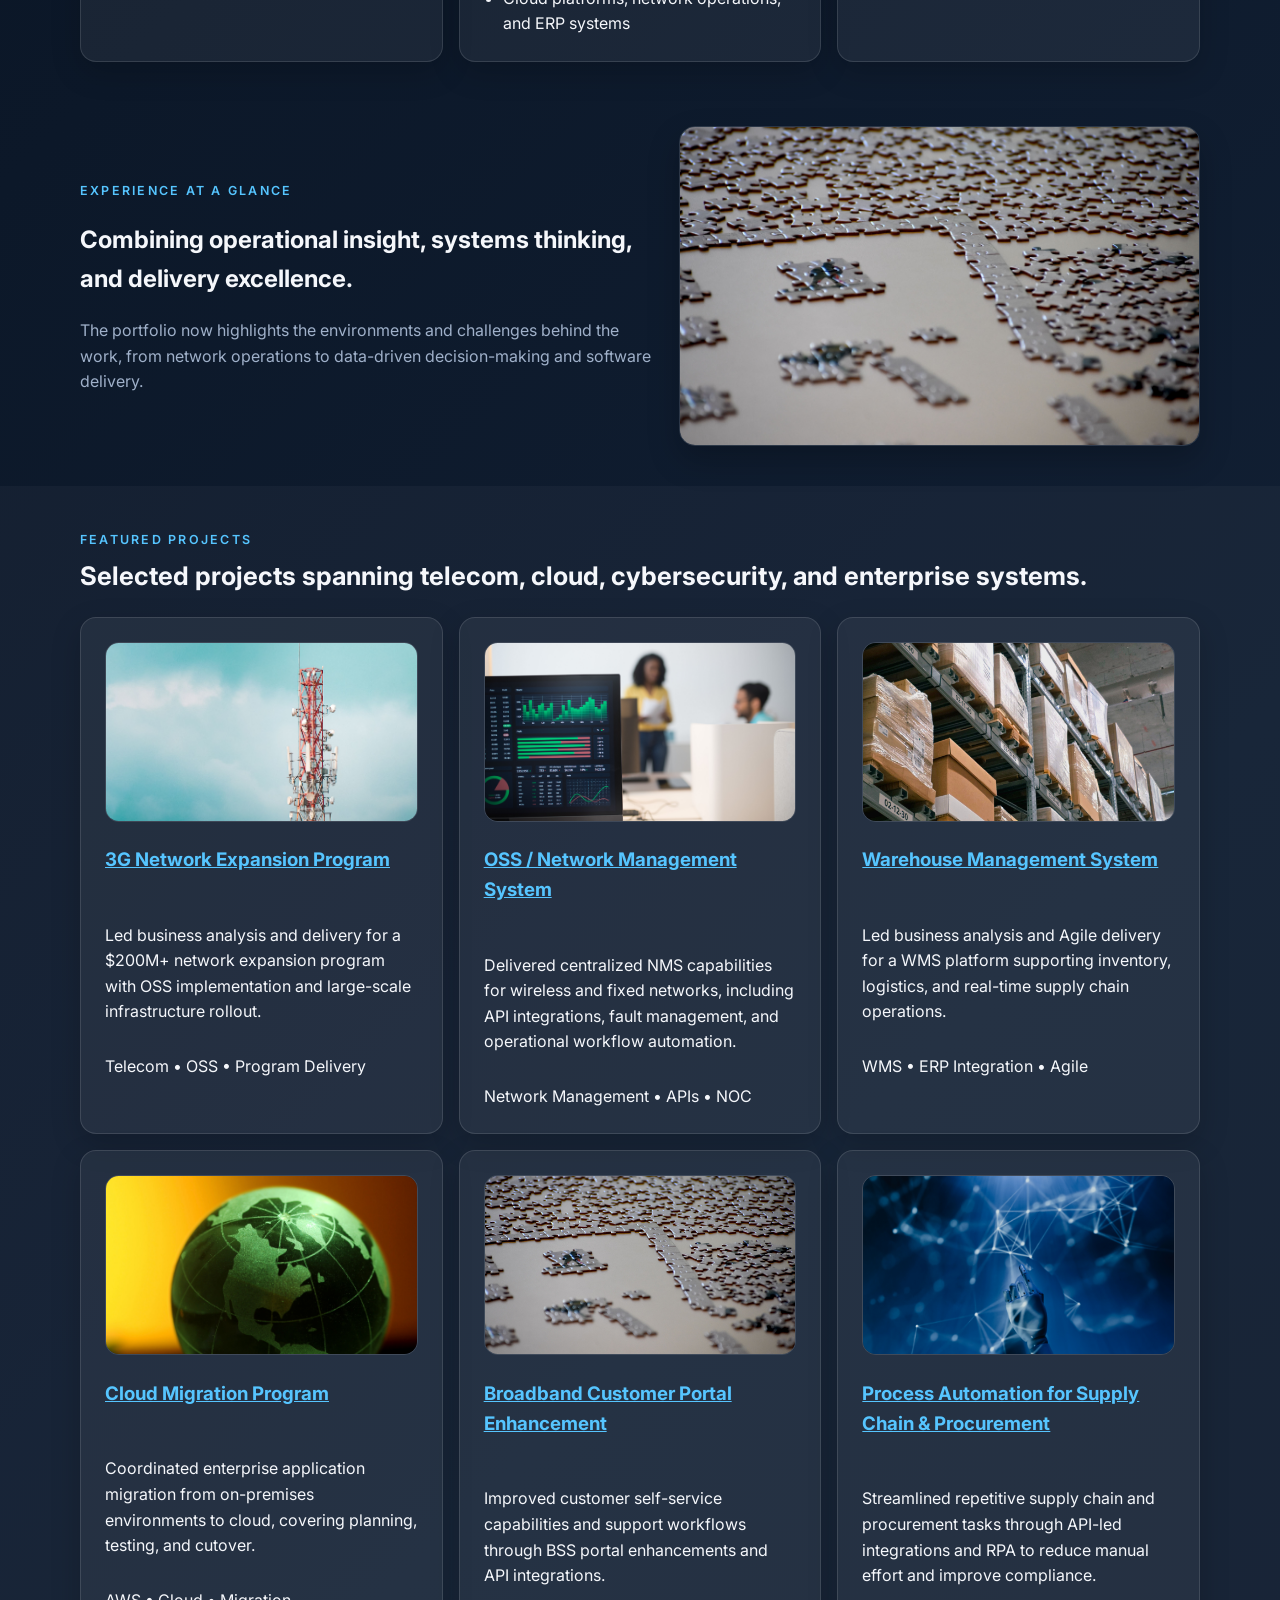
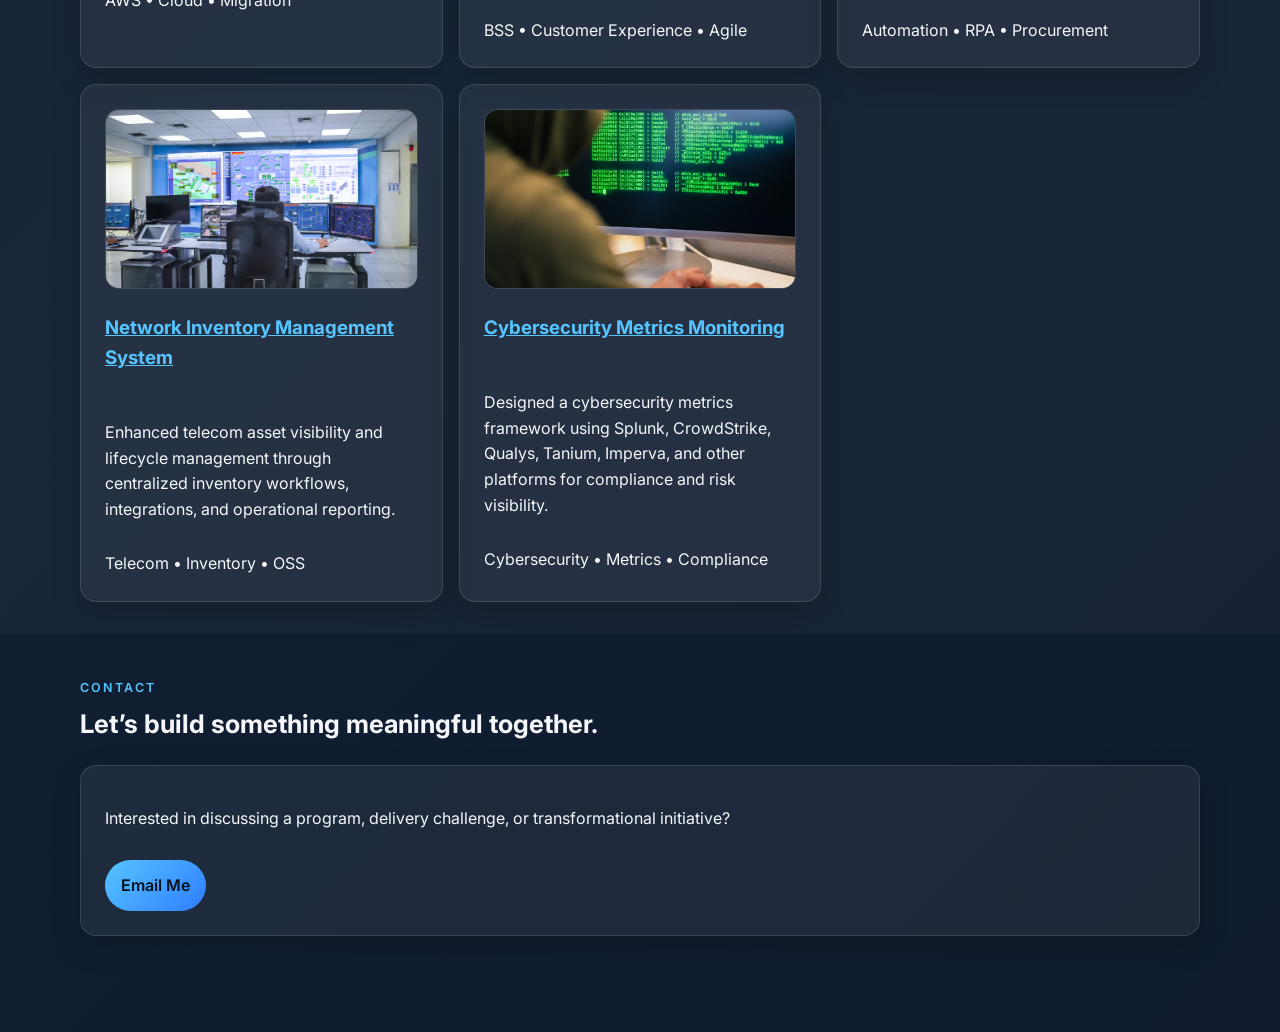
==== commit ce267141: "commit" ====
--- a/index.html
+++ b/index.html
@@ -52,7 +52,7 @@
         </div>
         <div class="about-grid">
           <p>
-            I am a PMP-certified Technical Program Manager and Senior Business Systems Analyst with experience delivering enterprise technology programs across software development, automation, data engineering, telecommunications, cybersecurity, cloud migration, inventory systems, and digital transformation. I work effectively across Agile, Scrum, Waterfall, and SAFe delivery environments, with strong focus on removing blockers, requirements, process modeling, workshops, UAT, and user stories.
+            I am a PMP-certified Technical Program Manager and Senior Business Systems Analyst with experience delivering enterprise technology programs across telecommunications, cybersecurity, cloud migration, inventory systems, and digital transformation. I work effectively across Agile, Scrum, Waterfall, and SAFe delivery environments, with strong focus on requirements, process modeling, workshops, UAT, and user stories.
           </p>
           <div class="skills-card">
             <h3>Core Strengths</h3>
@@ -76,22 +76,19 @@
             <h3>Skills</h3>
             <ul>
               <li>Technical program management</li>
-              <li>Software development management</li>
-              <li>Release planning management</li>
               <li>Business systems analysis</li>
               <li>Requirements gathering and process design</li>
               <li>Agile and Waterfall delivery leadership</li>
-              <li>Removing blockers</li>
             </ul>
           </article>
           <article class="panel">
             <h3>Tools & Technologies</h3>
             <ul>
-              <li>Jira, Confluence, MS Project, Azure DevOps</li>
+              <li>Jira, Confluence, MS Project, AzureDevOps</li>
               <li>AWS Cloud, AWS EC2, AWS S3, AWS Cloudwatch</li>
               <li>Datadog, Splunk, CrowdStrike, Qualys, Tanium</li>
               <li>Starburst, Github, Postgresql, APIs, data integration, and workflow automation</li>
-              <li>Cloud platforms, network operations, and Enterprise systems</li>
+              <li>Cloud platforms, network operations, and ERP systems</li>
             </ul>
           </article>
           <article class="panel">
@@ -147,7 +144,7 @@
                 <img src="images/portfolio-warehouse-management.jpg" alt="Software delivery and systems design" />
               </div>
               <h3><a href="projects/inventory-management.html">Warehouse Management System</a></h3>
-              <p>Led business analysis and Agile Sofware delivery for a WMS platform supporting inventory, logistics, and real-time supply chain operations.</p>
+              <p>Led business analysis and Agile delivery for a WMS platform supporting inventory, logistics, and real-time supply chain operations.</p>
               <span>WMS • ERP Integration • Agile</span>
             </article>
             <article class="card">
@@ -170,7 +167,7 @@
               <div class="project-media">
                 <img src="images/portfolio-process-automation.jpg" alt="Process automation and procurement" />
               </div>
-              <h3><a href="projects/process-automation.html">Process Automations for Supply Chain &amp; Procurement</a></h3>
+              <h3><a href="projects/process-automation.html">Process Automation for Supply Chain &amp; Procurement</a></h3>
               <p>Streamlined repetitive supply chain and procurement tasks through API-led integrations and RPA to reduce manual effort and improve compliance.</p>
               <span>Automation • RPA • Procurement</span>
             </article>
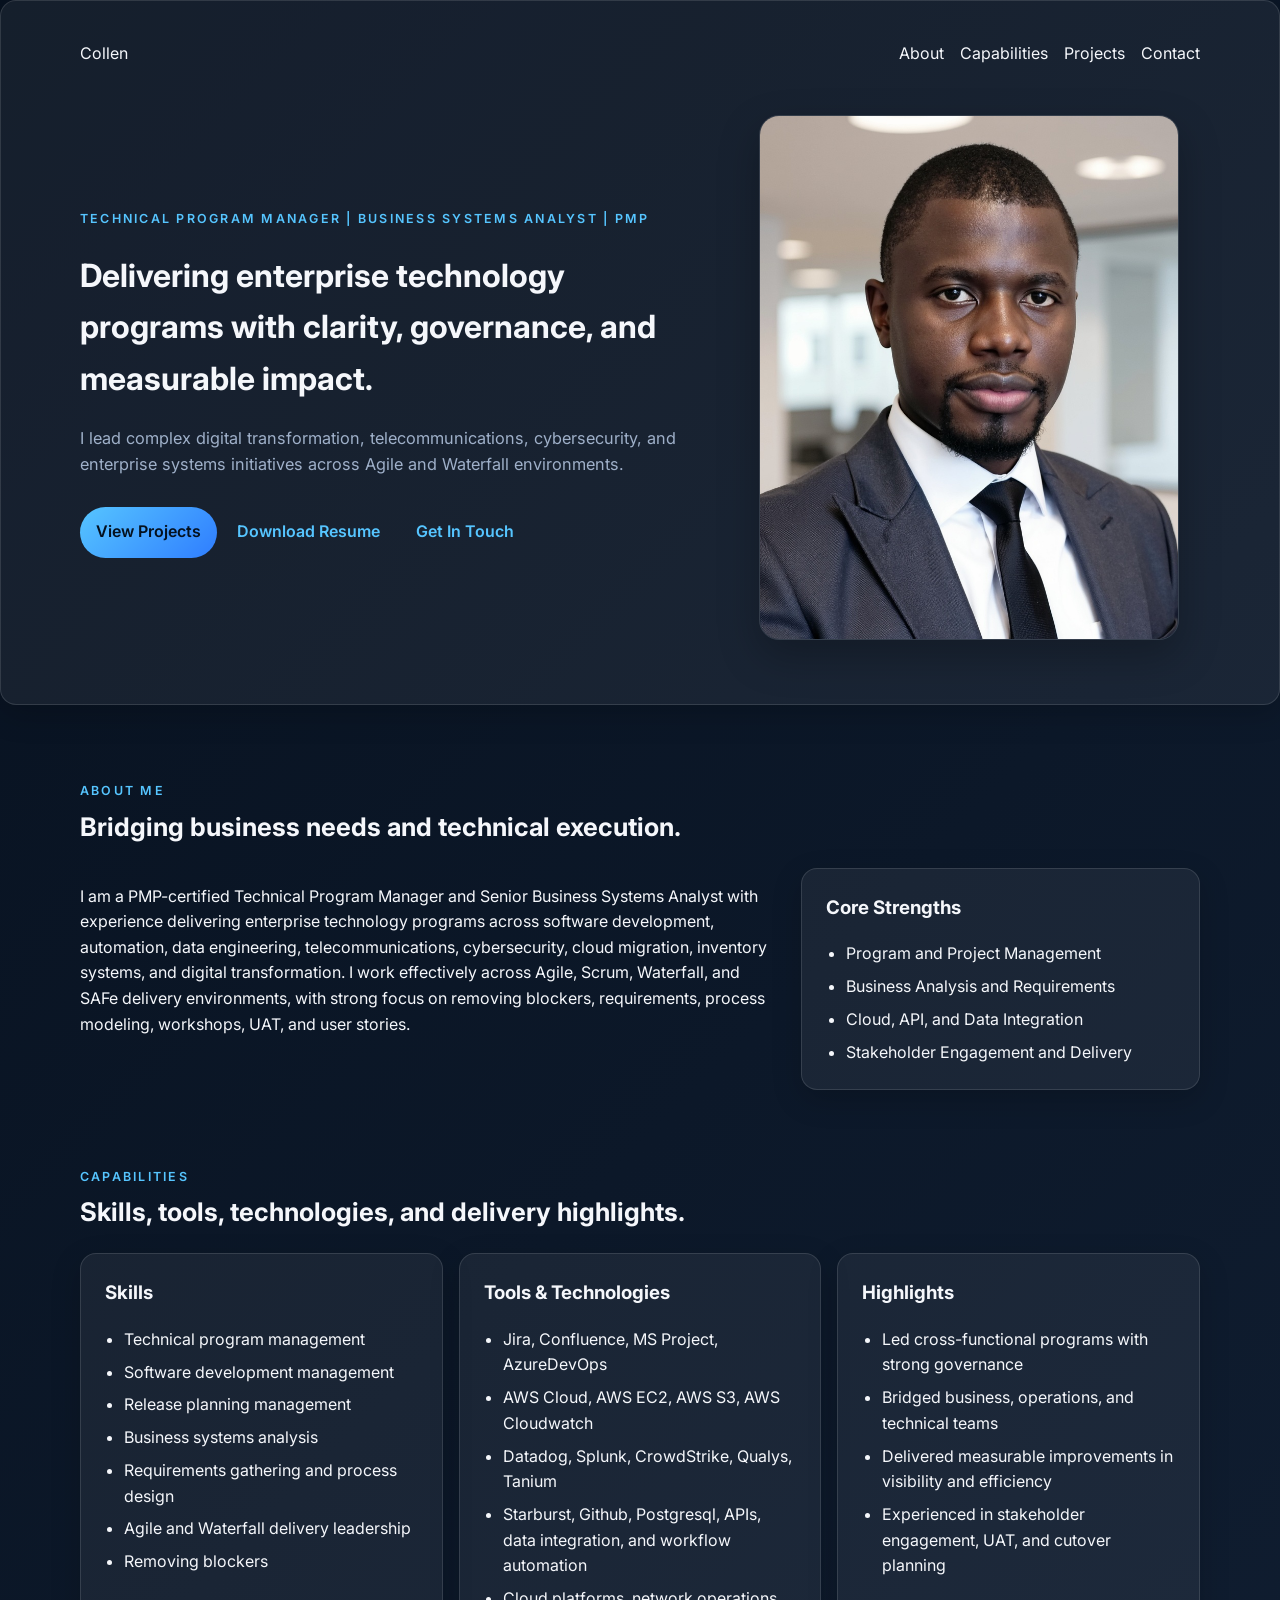
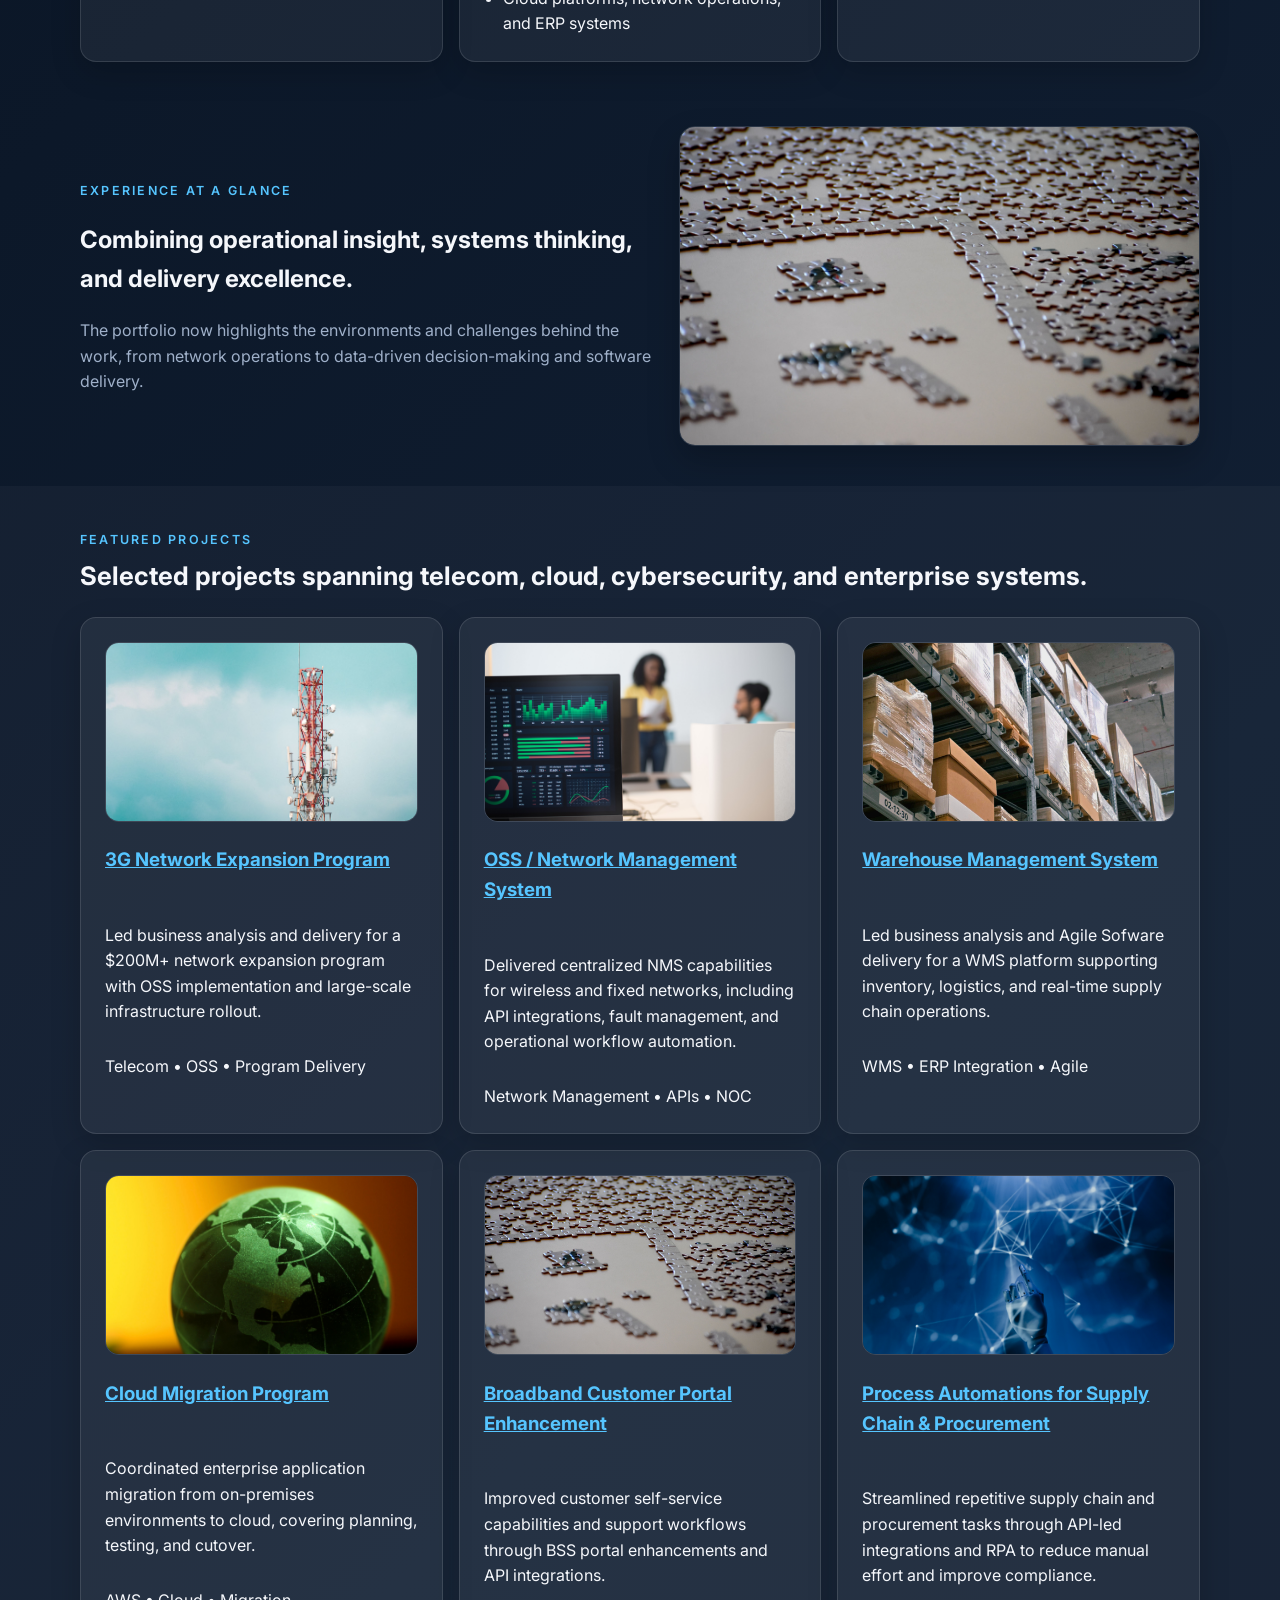
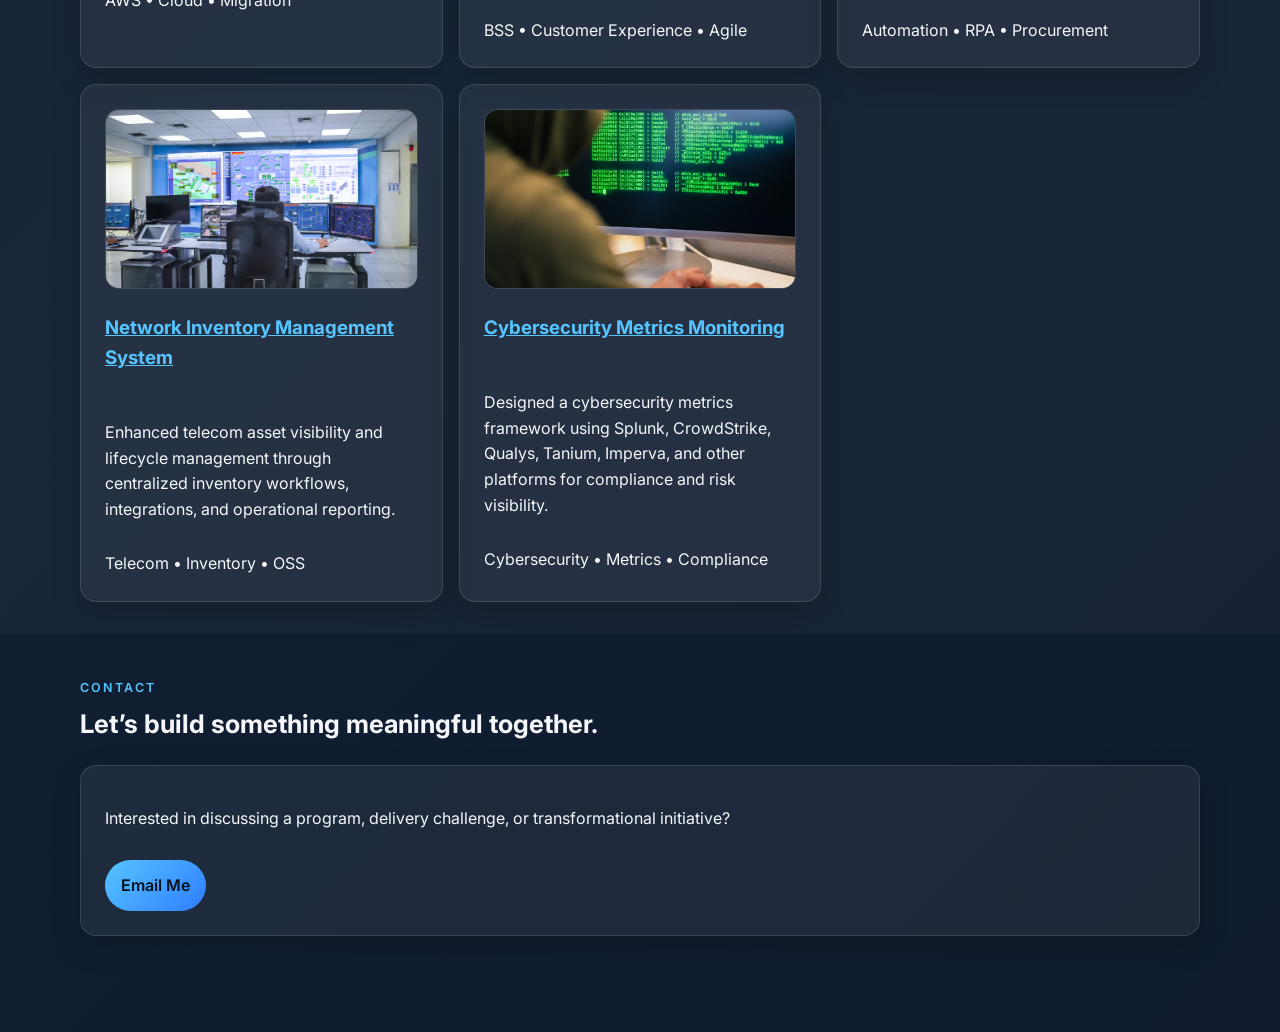
==== commit efbd7b67: "Merge branch 'main' into dev" ====
--- a/index.html
+++ b/index.html
@@ -52,7 +52,7 @@
         </div>
         <div class="about-grid">
           <p>
-            I am a PMP-certified Technical Program Manager and Senior Business Systems Analyst with experience delivering enterprise technology programs across telecommunications, cybersecurity, cloud migration, inventory systems, and digital transformation. I work effectively across Agile, Scrum, Waterfall, and SAFe delivery environments, with strong focus on requirements, process modeling, workshops, UAT, and user stories.
+            I am a PMP-certified Technical Program Manager and Senior Business Systems Analyst with experience delivering enterprise technology programs across software development, automation, data engineering, telecommunications, cybersecurity, cloud migration, inventory systems, and digital transformation. I work effectively across Agile, Scrum, Waterfall, and SAFe delivery environments, with strong focus on removing blockers, requirements, process modeling, workshops, UAT, and user stories.
           </p>
           <div class="skills-card">
             <h3>Core Strengths</h3>
@@ -76,9 +76,12 @@
             <h3>Skills</h3>
             <ul>
               <li>Technical program management</li>
+              <li>Software development management</li>
+              <li>Release planning management</li>
               <li>Business systems analysis</li>
               <li>Requirements gathering and process design</li>
               <li>Agile and Waterfall delivery leadership</li>
+              <li>Removing blockers</li>
             </ul>
           </article>
           <article class="panel">
@@ -144,7 +147,7 @@
                 <img src="images/portfolio-warehouse-management.jpg" alt="Software delivery and systems design" />
               </div>
               <h3><a href="projects/inventory-management.html">Warehouse Management System</a></h3>
-              <p>Led business analysis and Agile delivery for a WMS platform supporting inventory, logistics, and real-time supply chain operations.</p>
+              <p>Led business analysis and Agile Sofware delivery for a WMS platform supporting inventory, logistics, and real-time supply chain operations.</p>
               <span>WMS • ERP Integration • Agile</span>
             </article>
             <article class="card">
@@ -167,7 +170,7 @@
               <div class="project-media">
                 <img src="images/portfolio-process-automation.jpg" alt="Process automation and procurement" />
               </div>
-              <h3><a href="projects/process-automation.html">Process Automation for Supply Chain &amp; Procurement</a></h3>
+              <h3><a href="projects/process-automation.html">Process Automations for Supply Chain &amp; Procurement</a></h3>
               <p>Streamlined repetitive supply chain and procurement tasks through API-led integrations and RPA to reduce manual effort and improve compliance.</p>
               <span>Automation • RPA • Procurement</span>
             </article>
